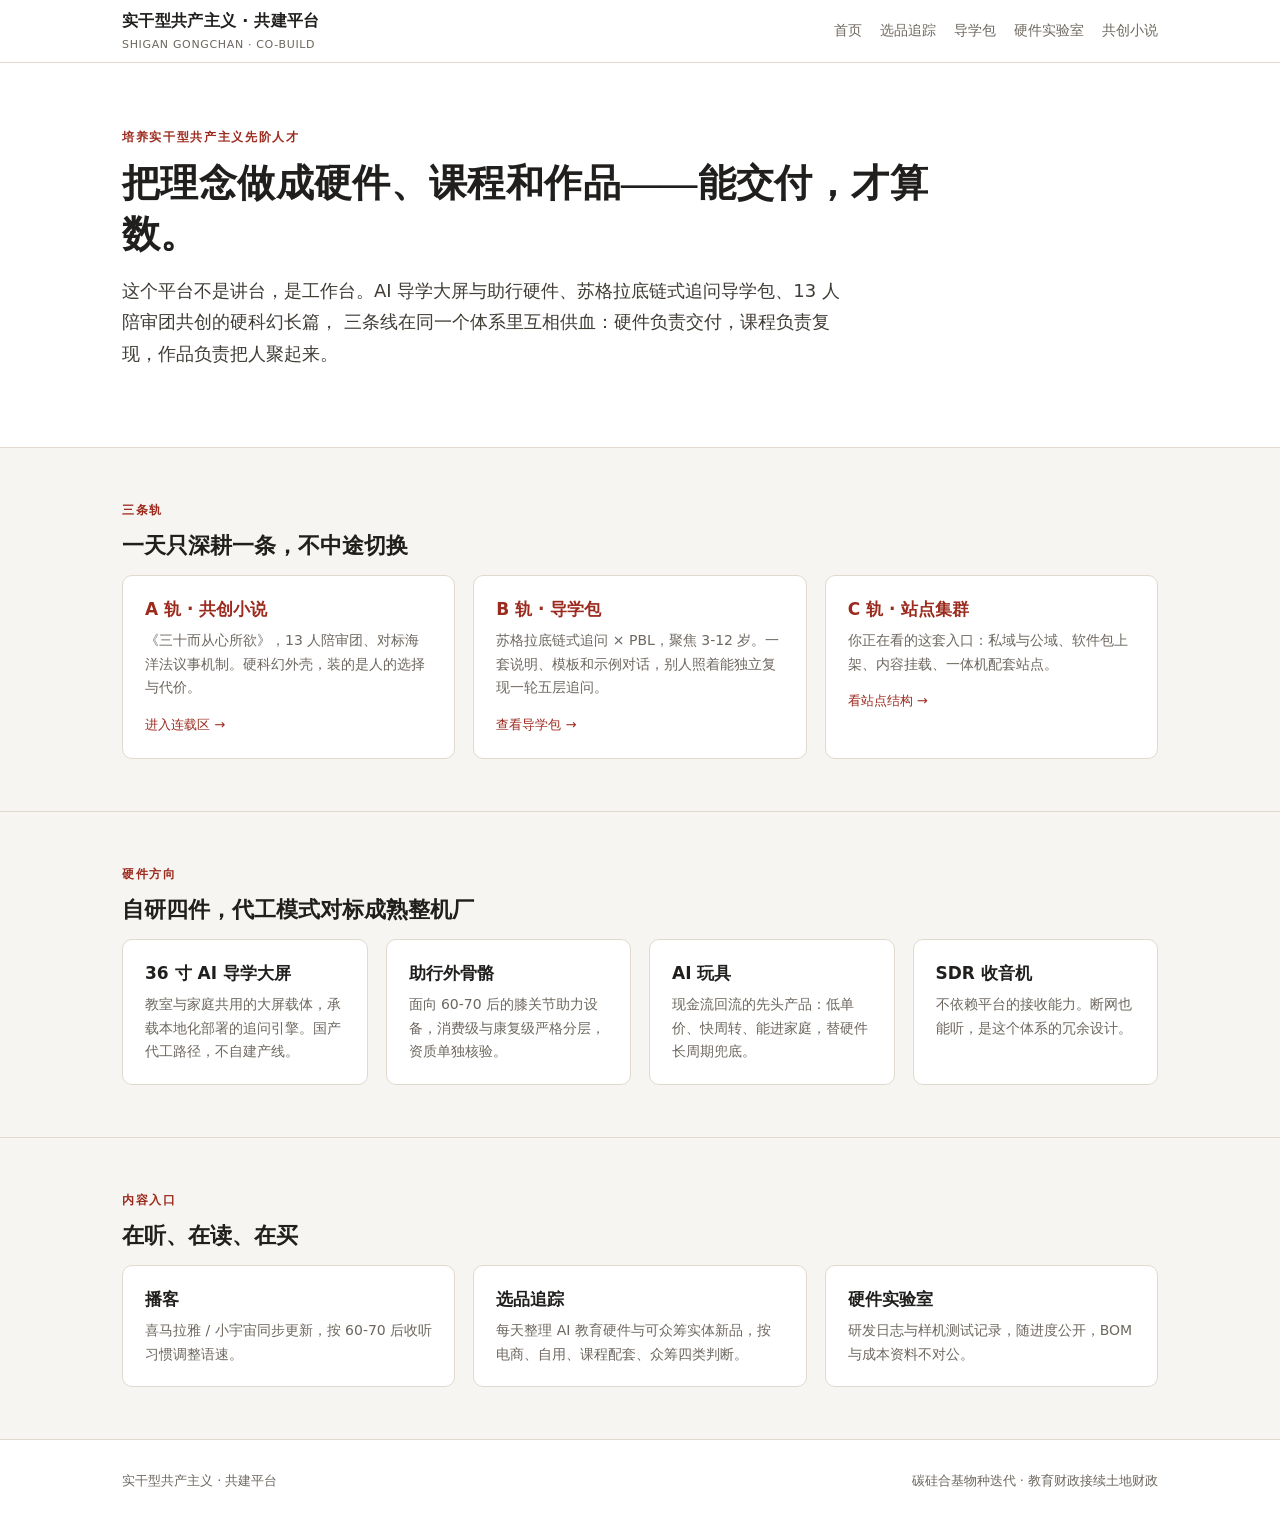
==== index.html @ 9c9f32e4 "初始化站点集群：主官网 + 选品追踪 + 导学包 + 硬件实验室 + 共创小说" ====
<!doctype html>
<html lang="zh-CN">
<head>
<meta charset="utf-8">
<meta name="viewport" content="width=device-width, initial-scale=1">
<title>实干型共产主义 · 共建平台</title>
<meta name="description" content="面向 55-70 后群体的实干型共产主义教育生态：AI 导学硬件、苏格拉底链式追问导学、硬科幻共创、每日选品追踪。">
<link rel="stylesheet" href="/assets/style.css">
</head>
<body>

<header class="topbar">
  <div class="topbar-inner">
    <a class="brand" href="/">实干型共产主义 · 共建平台<small>SHIGAN GONGCHAN · CO-BUILD</small></a>
    <nav class="nav">
      <a href="/">首页</a>
      <a href="/product-tracking/">选品追踪</a>
      <a href="/socratic-pbl/">导学包</a>
      <a href="/hardware-lab/">硬件实验室</a>
      <a href="/novel/">共创小说</a>
    </nav>
  </div>
</header>

<main>

<section class="hero">
  <div class="wrap">
    <p class="eyebrow">培养实干型共产主义先阶人才</p>
    <h1>把理念做成硬件、课程和作品——能交付，才算数。</h1>
    <p class="lede">
      这个平台不是讲台，是工作台。AI 导学大屏与助行硬件、苏格拉底链式追问导学包、13 人陪审团共创的硬科幻长篇，
      三条线在同一个体系里互相供血：硬件负责交付，课程负责复现，作品负责把人聚起来。
    </p>
  </div>
</section>

<section>
  <div class="wrap">
    <p class="eyebrow">三条轨</p>
    <h2>一天只深耕一条，不中途切换</h2>
    <div class="grid">
      <a class="card" href="/novel/">
        <h3>A 轨 · 共创小说</h3>
        <p>《三十而从心所欲》，13 人陪审团、对标海洋法议事机制。硬科幻外壳，装的是人的选择与代价。</p>
        <span class="go">进入连载区 →</span>
      </a>
      <a class="card" href="/socratic-pbl/">
        <h3>B 轨 · 导学包</h3>
        <p>苏格拉底链式追问 × PBL，聚焦 3-12 岁。一套说明、模板和示例对话，别人照着能独立复现一轮五层追问。</p>
        <span class="go">查看导学包 →</span>
      </a>
      <a class="card" href="/product-tracking/">
        <h3>C 轨 · 站点集群</h3>
        <p>你正在看的这套入口：私域与公域、软件包上架、内容挂载、一体机配套站点。</p>
        <span class="go">看站点结构 →</span>
      </a>
    </div>
  </div>
</section>

<hr class="rule">

<section>
  <div class="wrap">
    <p class="eyebrow">硬件方向</p>
    <h2>自研四件，代工模式对标成熟整机厂</h2>
    <div class="grid">
      <div class="card plain">
        <h3>36 寸 AI 导学大屏</h3>
        <p>教室与家庭共用的大屏载体，承载本地化部署的追问引擎。国产代工路径，不自建产线。</p>
      </div>
      <div class="card plain">
        <h3>助行外骨骼</h3>
        <p>面向 60-70 后的膝关节助力设备，消费级与康复级严格分层，资质单独核验。</p>
      </div>
      <div class="card plain">
        <h3>AI 玩具</h3>
        <p>现金流回流的先头产品：低单价、快周转、能进家庭，替硬件长周期兜底。</p>
      </div>
      <div class="card plain">
        <h3>SDR 收音机</h3>
        <p>不依赖平台的接收能力。断网也能听，是这个体系的冗余设计。</p>
      </div>
    </div>
  </div>
</section>

<hr class="rule">

<section>
  <div class="wrap">
    <p class="eyebrow">内容入口</p>
    <h2>在听、在读、在买</h2>
    <div class="grid">
      <div class="card plain">
        <h3>播客</h3>
        <p>喜马拉雅 / 小宇宙同步更新，按 60-70 后收听习惯调整语速。</p>
      </div>
      <div class="card plain">
        <h3>选品追踪</h3>
        <p>每天整理 AI 教育硬件与可众筹实体新品，按电商、自用、课程配套、众筹四类判断。</p>
      </div>
      <div class="card plain">
        <h3>硬件实验室</h3>
        <p>研发日志与样机测试记录，随进度公开，BOM 与成本资料不对公。</p>
      </div>
    </div>
  </div>
</section>

</main>

<footer>
  <div class="wrap">
    <span>实干型共产主义 · 共建平台</span>
    <span>碳硅合基物种迭代 · 教育财政接续土地财政</span>
  </div>
</footer>

</body>
</html>
---- assets/style.css ----
/* 实干型共产主义·共建平台 站点集群 共享样式 */
:root{
  --bg:#f7f5f1;
  --paper:#ffffff;
  --ink:#201f1d;
  --muted:#6d675f;
  --line:#e0d9ce;
  --accent:#9c2b1f;
  --green:#2f6b4f;
  --radius:10px;
  --max:1080px;
}
*{box-sizing:border-box;}
html{-webkit-text-size-adjust:100%;}
body{
  margin:0;
  background:var(--bg);
  color:var(--ink);
  font:16px/1.75 "PingFang SC","Microsoft YaHei","Source Han Sans SC","Hiragino Sans GB",system-ui,sans-serif;
}
a{color:var(--accent);text-decoration:none;}
a:hover{text-decoration:underline;}

/* 顶栏 */
.topbar{
  background:var(--paper);
  border-bottom:1px solid var(--line);
  position:sticky;top:0;z-index:20;
}
.topbar-inner{
  max-width:var(--max);margin:0 auto;padding:0 22px;
  display:flex;align-items:center;gap:26px;height:62px;flex-wrap:wrap;
}
.brand{font-weight:700;letter-spacing:.02em;color:var(--ink);font-size:16px;}
.brand small{display:block;font-weight:400;font-size:11px;color:var(--muted);letter-spacing:.06em;}
.nav{display:flex;gap:18px;flex-wrap:wrap;margin-left:auto;font-size:14px;}
.nav a{color:var(--muted);padding:4px 0;border-bottom:2px solid transparent;}
.nav a:hover{color:var(--ink);text-decoration:none;}
.nav a.on{color:var(--ink);border-bottom-color:var(--accent);}

/* 版心 */
.wrap{max-width:var(--max);margin:0 auto;padding:0 22px;}
section{padding:52px 0;}
section.tight{padding:34px 0;}
hr.rule{border:0;border-top:1px solid var(--line);margin:0;}

/* 标题 */
h1,h2,h3{font-family:"Songti SC","Source Han Serif SC","SimSun",serif;font-weight:600;line-height:1.35;margin:0 0 14px;}
h1{font-size:32px;letter-spacing:.01em;}
h2{font-size:22px;margin-top:0;}
h3{font-size:17px;font-family:inherit;font-weight:700;}
.eyebrow{
  font-size:12px;letter-spacing:.14em;color:var(--accent);
  text-transform:uppercase;margin:0 0 10px;font-weight:600;
}
.lede{font-size:17px;color:#403c36;margin:0 0 22px;max-width:720px;}

/* 首屏 */
.hero{
  background:var(--paper);
  border-bottom:1px solid var(--line);
  padding:64px 0 56px;
}
.hero h1{font-size:38px;max-width:820px;}
.hero .lede{font-size:18px;}

/* 卡片 */
.grid{display:grid;gap:18px;grid-template-columns:repeat(auto-fit,minmax(240px,1fr));}
.card{
  background:var(--paper);border:1px solid var(--line);border-radius:var(--radius);
  padding:22px 22px 20px;
}
.card:hover{border-color:#cfc6b7;}
.card h3{margin:0 0 8px;}
.card p{margin:0;color:var(--muted);font-size:14px;line-height:1.7;}
.card .go{display:inline-block;margin-top:14px;font-size:13px;color:var(--accent);}
.card.plain{cursor:default;}

/* 状态点 */
.dot{display:inline-block;width:8px;height:8px;border-radius:50%;margin-right:6px;vertical-align:1px;}
.dot.ok{background:var(--green);}
.dot.wait{background:#c08a2e;}

/* 标签 */
.tag{
  display:inline-block;font-size:11px;line-height:1;
  padding:5px 9px;border-radius:999px;border:1px solid var(--line);
  color:var(--muted);background:#fbfaf8;margin:0 6px 6px 0;white-space:nowrap;
}
.tag.hot{color:var(--accent);border-color:#e6c8c2;background:#fdf4f2;}
.tag.edu{color:var(--green);border-color:#c6dbcf;background:#f2f8f4;}

/* 列表 */
.list{list-style:none;padding:0;margin:0;}
.list li{padding:12px 0;border-bottom:1px solid var(--line);font-size:15px;}
.list li:last-child{border-bottom:0;}
.list .k{color:var(--muted);font-size:13px;display:block;margin-top:4px;}

/* 筛选栏 */
.filters{display:flex;gap:8px;flex-wrap:wrap;margin:0 0 26px;}
.chip{
  border:1px solid var(--line);background:var(--paper);color:var(--muted);
  font-size:13px;padding:7px 14px;border-radius:999px;cursor:pointer;
  font-family:inherit;
}
.chip:hover{border-color:#cfc6b7;color:var(--ink);}
.chip.on{background:var(--ink);border-color:var(--ink);color:#fff;}

/* 产品条目 */
.item{
  background:var(--paper);border:1px solid var(--line);border-radius:var(--radius);
  padding:20px 22px;margin-bottom:14px;
}
.item-head{display:flex;gap:12px;align-items:baseline;flex-wrap:wrap;}
.item-head h3{margin:0;font-size:17px;}
.price{font-size:14px;color:var(--accent);font-weight:600;margin-left:auto;}
.item p{margin:8px 0 0;color:#4a453f;font-size:14px;line-height:1.7;}
.item .meta{margin-top:10px;font-size:12px;color:var(--muted);}
.item .meta a{margin-right:12px;}

/* 表格 */
table{width:100%;border-collapse:collapse;font-size:14px;background:var(--paper);}
th,td{text-align:left;padding:11px 12px;border-bottom:1px solid var(--line);vertical-align:top;}
th{background:#f1ede6;font-weight:600;font-size:13px;}

/* 提示条 */
.note{
  border-left:3px solid var(--accent);background:#fdf7f5;
  padding:14px 18px;font-size:14px;color:#4a453f;border-radius:0 6px 6px 0;
}
.note.soft{border-left-color:#c08a2e;background:#fdfaf3;}

/* 页脚 */
footer{
  border-top:1px solid var(--line);background:var(--paper);
  padding:30px 0 40px;font-size:13px;color:var(--muted);
}
footer .wrap{display:flex;gap:16px;flex-wrap:wrap;justify-content:space-between;}

@media(max-width:720px){
  .hero h1{font-size:28px;}
  h1{font-size:25px;}
  .topbar-inner{height:auto;padding:12px 18px;gap:12px;}
  .nav{margin-left:0;}
  section{padding:36px 0;}
}
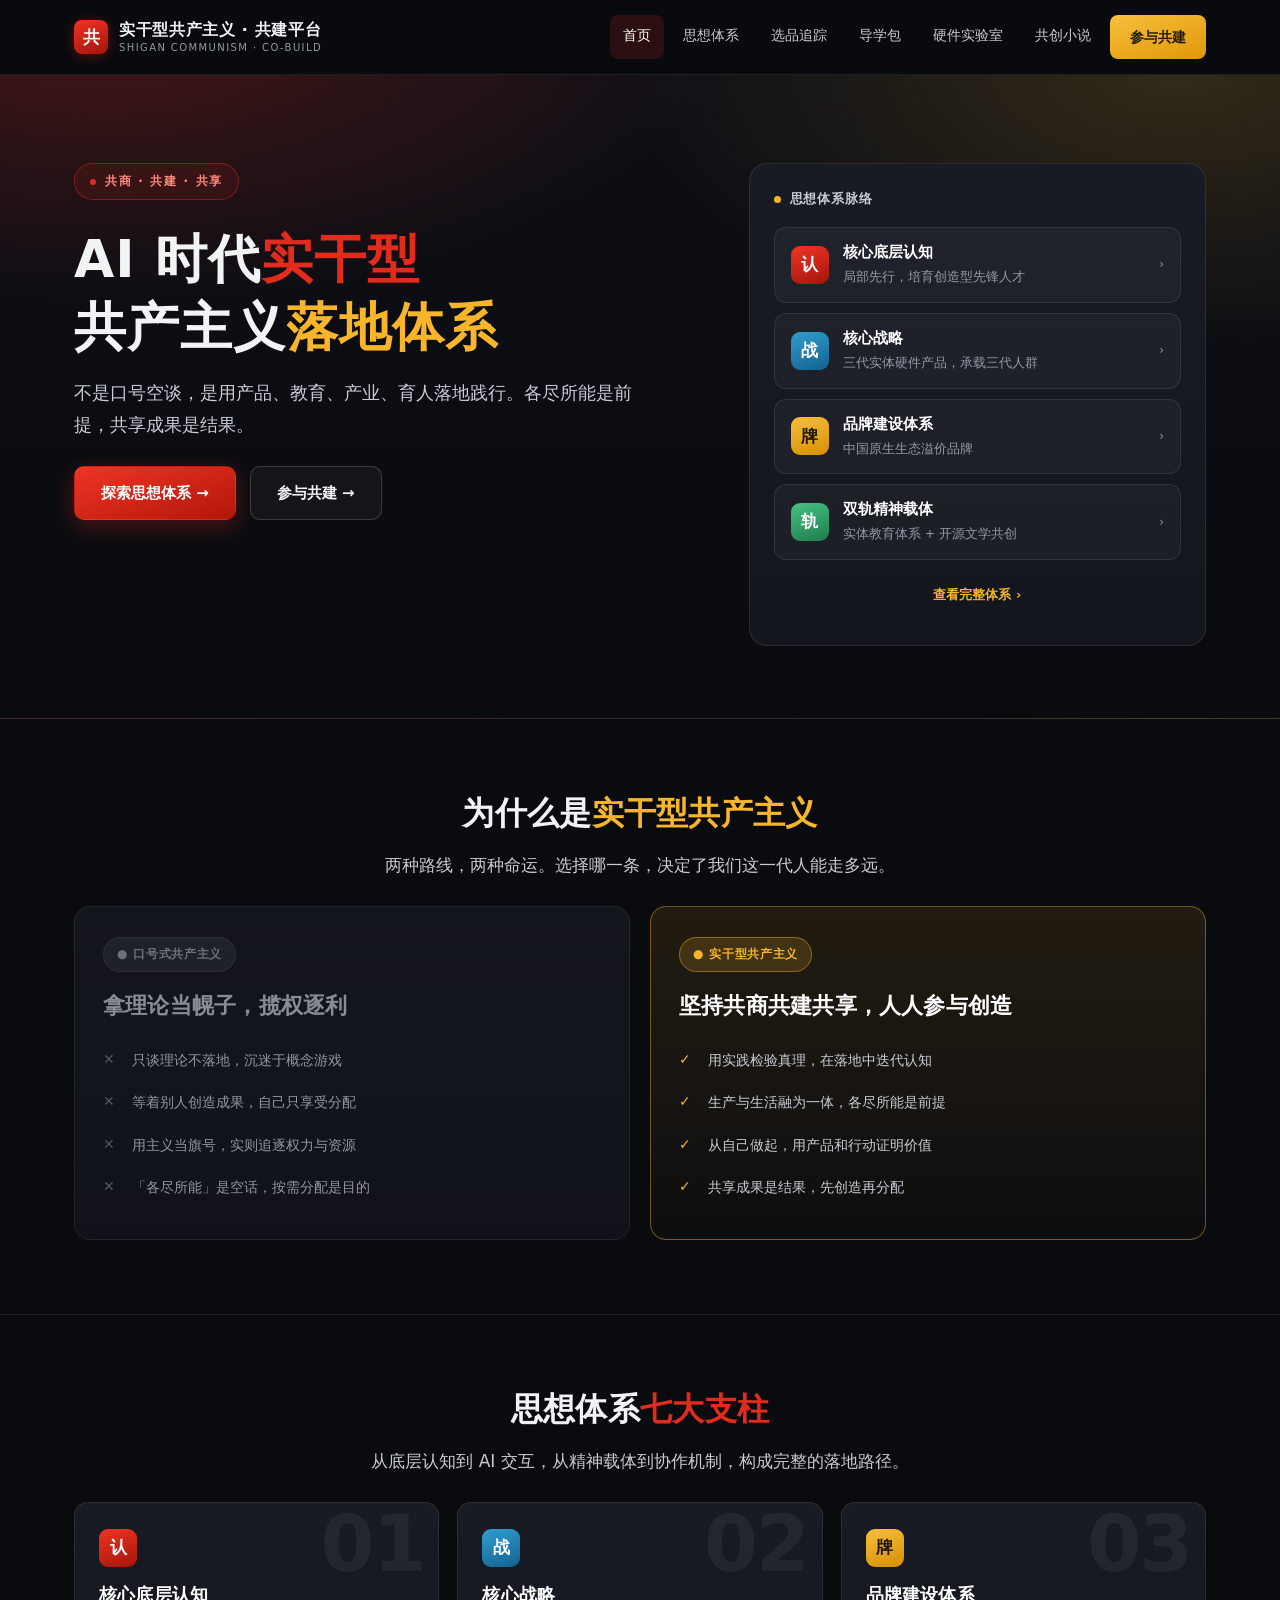
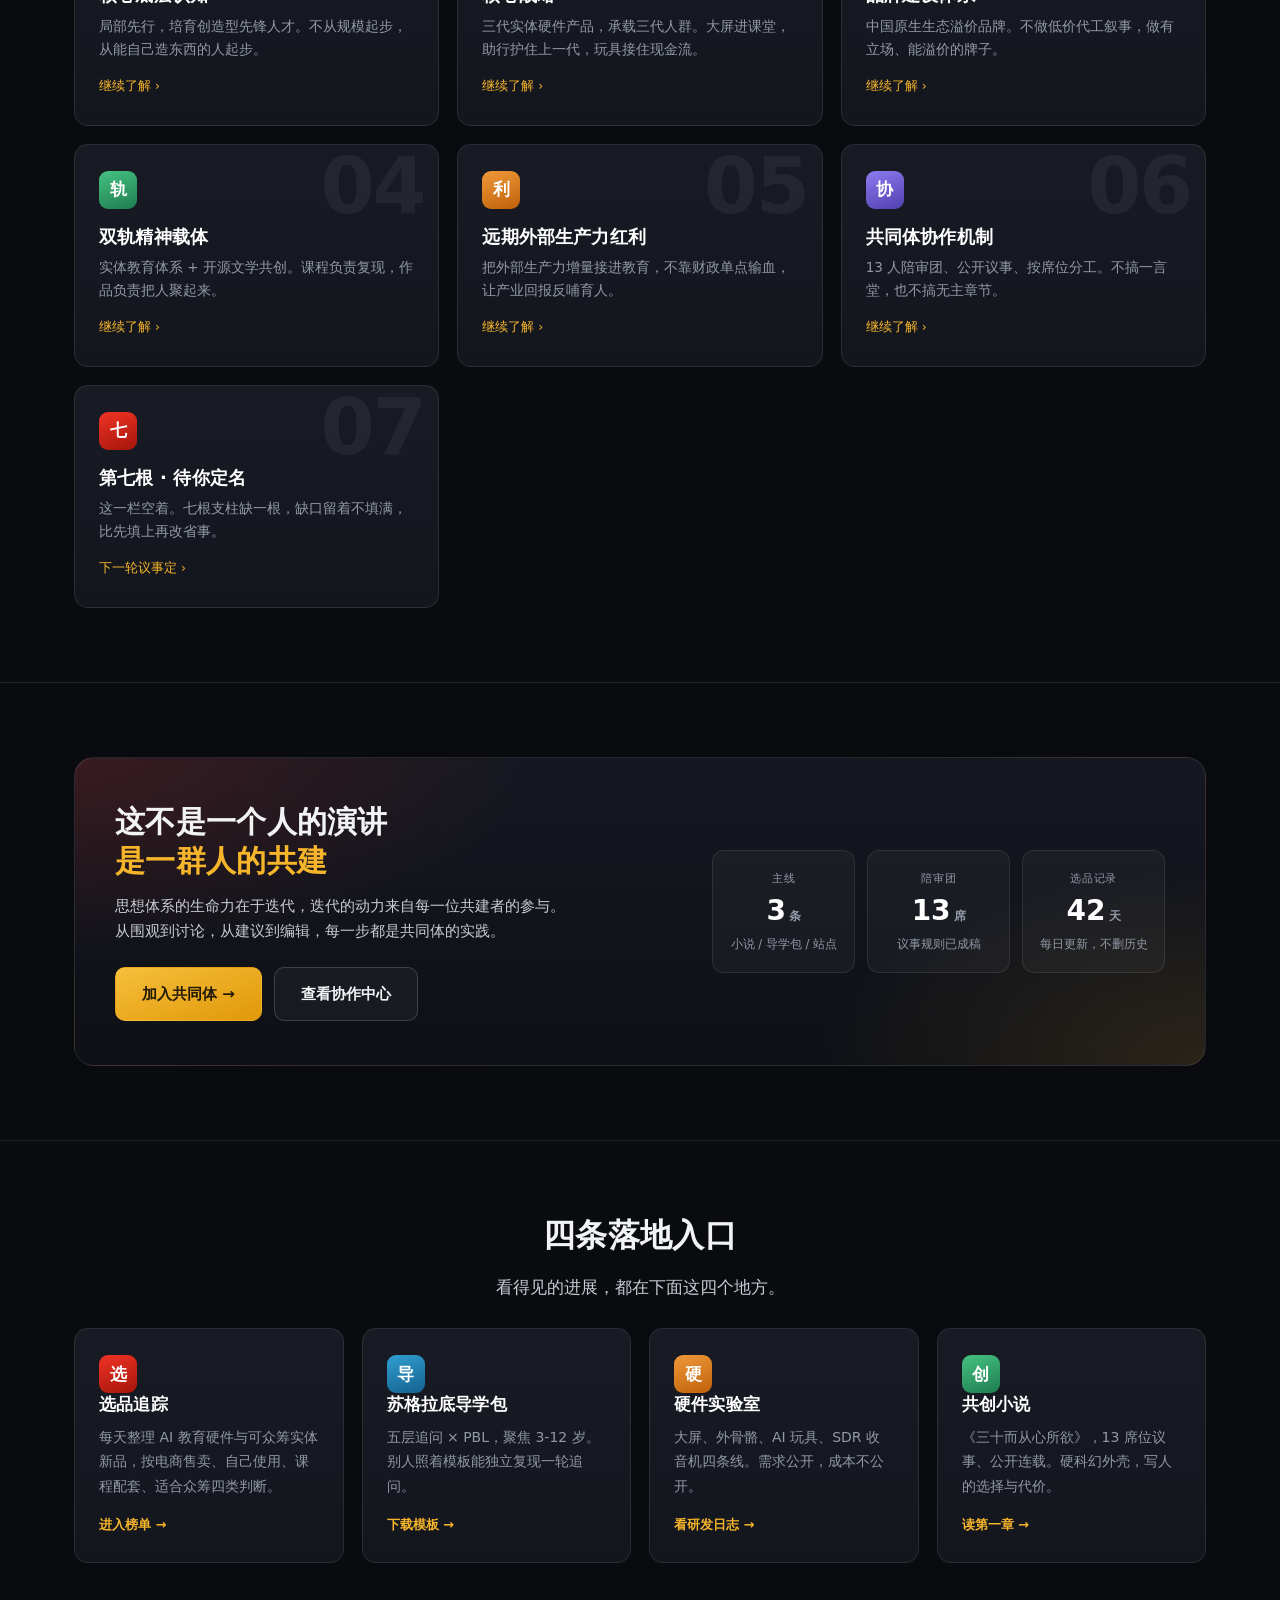
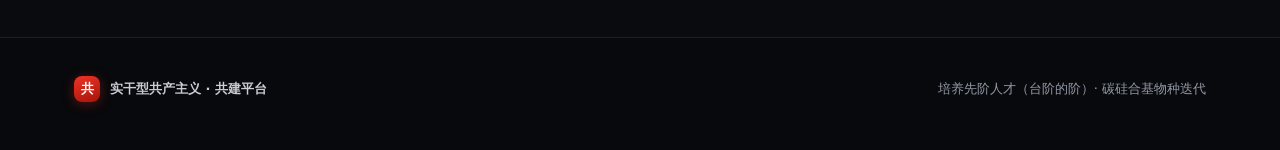
==== commit 82237f16: "首页按初版视觉语言重做：深色红金主题、思想体系脉络、七大支柱、口号式与实干型对照、共同体统计；内页顶栏统一" ====
--- a/index.html
+++ b/index.html
@@ -3,108 +3,234 @@
 <head>
 <meta charset="utf-8">
 <meta name="viewport" content="width=device-width, initial-scale=1">
-<title>实干型共产主义 · 共建平台</title>
-<meta name="description" content="面向 55-70 后群体的实干型共产主义教育生态：AI 导学硬件、苏格拉底链式追问导学、硬科幻共创、每日选品追踪。">
+<title>实干型共产主义 · 共建平台｜培养先阶人才</title>
+<meta name="description" content="不是口号，是产品、教育、产业、育人的落地实践。AI 时代实干型共产主义落地体系：三条主线、七大支柱、共同体协作。">
 <link rel="stylesheet" href="/assets/style.css">
 </head>
 <body>
 
 <header class="topbar">
   <div class="topbar-inner">
-    <a class="brand" href="/">实干型共产主义 · 共建平台<small>SHIGAN GONGCHAN · CO-BUILD</small></a>
+    <a class="brand" href="/">
+      <span class="brand-mark">共</span>
+      <span class="brand-name">实干型共产主义 · 共建平台<small>SHIGAN COMMUNISM · CO-BUILD</small></span>
+    </a>
     <nav class="nav">
-      <a href="/">首页</a>
+      <a href="/" class="on">首页</a>
+      <a href="#thoughts">思想体系</a>
       <a href="/product-tracking/">选品追踪</a>
       <a href="/socratic-pbl/">导学包</a>
       <a href="/hardware-lab/">硬件实验室</a>
       <a href="/novel/">共创小说</a>
+      <a class="nav-cta" href="#community">参与共建</a>
     </nav>
   </div>
 </header>
 
 <main>
 
-<section class="hero">
-  <div class="wrap">
-    <p class="eyebrow">培养实干型共产主义先阶人才</p>
-    <h1>把理念做成硬件、课程和作品——能交付，才算数。</h1>
-    <p class="lede">
-      这个平台不是讲台，是工作台。AI 导学大屏与助行硬件、苏格拉底链式追问导学包、13 人陪审团共创的硬科幻长篇，
-      三条线在同一个体系里互相供血：硬件负责交付，课程负责复现，作品负责把人聚起来。
-    </p>
-  </div>
-</section>
+<section class="hero mesh">
+  <div class="wrap">
+    <div class="hero-grid">
+      <div>
+        <span class="hero-badge">共商 · 共建 · 共享</span>
+        <h1>AI 时代<span class="red">实干型</span><br>共产主义<span class="gold">落地体系</span></h1>
+        <p class="lede">不是口号空谈，是用产品、教育、产业、育人落地践行。各尽所能是前提，共享成果是结果。</p>
+        <div class="hero-actions">
+          <a class="btn btn-red" href="#pillars">探索思想体系 →</a>
+          <a class="btn btn-ghost" href="#community">参与共建 →</a>
+        </div>
+      </div>
+
+      <div class="panel">
+        <p class="panel-title">思想体系脉络</p>
+        <a class="vec" href="#pillars">
+          <span class="vec-char c-red">认</span>
+          <span class="vec-body"><b>核心底层认知</b><span>局部先行，培育创造型先锋人才</span></span>
+          <span class="vec-arrow">›</span>
+        </a>
+        <a class="vec" href="/hardware-lab/">
+          <span class="vec-char c-blue">战</span>
+          <span class="vec-body"><b>核心战略</b><span>三代实体硬件产品，承载三代人群</span></span>
+          <span class="vec-arrow">›</span>
+        </a>
+        <a class="vec" href="#pillars">
+          <span class="vec-char c-gold">牌</span>
+          <span class="vec-body"><b>品牌建设体系</b><span>中国原生生态溢价品牌</span></span>
+          <span class="vec-arrow">›</span>
+        </a>
+        <a class="vec" href="/novel/">
+          <span class="vec-char c-green">轨</span>
+          <span class="vec-body"><b>双轨精神载体</b><span>实体教育体系 + 开源文学共创</span></span>
+          <span class="vec-arrow">›</span>
+        </a>
+        <a class="vec" href="#community" style="justify-content:center;background:transparent;border:0;color:var(--gold);font-size:13px;font-weight:700;">查看完整体系 ›</a>
+      </div>
+    </div>
+  </div>
+</section>
+
+<section id="thoughts">
+  <div class="wrap">
+    <div class="center">
+      <h2>为什么是<span class="gold">实干型共产主义</span></h2>
+      <p class="lede">两种路线，两种命运。选择哪一条，决定了我们这一代人能走多远。</p>
+    </div>
+    <div class="vs">
+      <div class="vs-col bad">
+        <span class="vs-tag bad">● 口号式共产主义</span>
+        <h3>拿理论当幌子，揽权逐利</h3>
+        <ul class="vs-list">
+          <li><span class="mk mk-x">✕</span><span>只谈理论不落地，沉迷于概念游戏</span></li>
+          <li><span class="mk mk-x">✕</span><span>等着别人创造成果，自己只享受分配</span></li>
+          <li><span class="mk mk-x">✕</span><span>用主义当旗号，实则追逐权力与资源</span></li>
+          <li><span class="mk mk-x">✕</span><span>「各尽所能」是空话，按需分配是目的</span></li>
+        </ul>
+      </div>
+      <div class="vs-col good">
+        <span class="vs-tag good">● 实干型共产主义</span>
+        <h3>坚持共商共建共享，人人参与创造</h3>
+        <ul class="vs-list">
+          <li><span class="mk mk-v">✓</span><span>用实践检验真理，在落地中迭代认知</span></li>
+          <li><span class="mk mk-v">✓</span><span>生产与生活融为一体，各尽所能是前提</span></li>
+          <li><span class="mk mk-v">✓</span><span>从自己做起，用产品和行动证明价值</span></li>
+          <li><span class="mk mk-v">✓</span><span>共享成果是结果，先创造再分配</span></li>
+        </ul>
+      </div>
+    </div>
+  </div>
+</section>
+
+<hr class="rule">
+
+<section id="pillars">
+  <div class="wrap">
+    <div class="center">
+      <h2>思想体系<span class="red">七大支柱</span></h2>
+      <p class="lede">从底层认知到 AI 交互，从精神载体到协作机制，构成完整的落地路径。</p>
+    </div>
+
+    <div class="pillars">
+      <div class="pillar">
+        <span class="num">01</span>
+        <span class="vec-char c-red">认</span>
+        <h3>核心底层认知</h3>
+        <p>局部先行，培育创造型先锋人才。不从规模起步，从能自己造东西的人起步。</p>
+        <a class="more" href="#community">继续了解 ›</a>
+      </div>
+      <div class="pillar">
+        <span class="num">02</span>
+        <span class="vec-char c-blue">战</span>
+        <h3>核心战略</h3>
+        <p>三代实体硬件产品，承载三代人群。大屏进课堂，助行护住上一代，玩具接住现金流。</p>
+        <a class="more" href="/hardware-lab/">继续了解 ›</a>
+      </div>
+      <div class="pillar">
+        <span class="num">03</span>
+        <span class="vec-char c-gold">牌</span>
+        <h3>品牌建设体系</h3>
+        <p>中国原生生态溢价品牌。不做低价代工叙事，做有立场、能溢价的牌子。</p>
+        <a class="more" href="#community">继续了解 ›</a>
+      </div>
+      <div class="pillar">
+        <span class="num">04</span>
+        <span class="vec-char c-green">轨</span>
+        <h3>双轨精神载体</h3>
+        <p>实体教育体系 + 开源文学共创。课程负责复现，作品负责把人聚起来。</p>
+        <a class="more" href="/novel/">继续了解 ›</a>
+      </div>
+      <div class="pillar">
+        <span class="num">05</span>
+        <span class="vec-char c-orange">利</span>
+        <h3>远期外部生产力红利</h3>
+        <p>把外部生产力增量接进教育，不靠财政单点输血，让产业回报反哺育人。</p>
+        <a class="more" href="#community">继续了解 ›</a>
+      </div>
+      <div class="pillar">
+        <span class="num">06</span>
+        <span class="vec-char c-purple">协</span>
+        <h3>共同体协作机制</h3>
+        <p>13 人陪审团、公开议事、按席位分工。不搞一言堂，也不搞无主章节。</p>
+        <a class="more" href="/novel/">继续了解 ›</a>
+      </div>
+      <div class="pillar">
+        <span class="num">07</span>
+        <span class="vec-char c-red">七</span>
+        <h3>第七根 · 待你定名</h3>
+        <p>这一栏空着。七根支柱缺一根，缺口留着不填满，比先填上再改省事。</p>
+        <a class="more" href="#community">下一轮议事定 ›</a>
+      </div>
+    </div>
+  </div>
+</section>
+
+<hr class="rule">
+
+<section id="community">
+  <div class="wrap">
+    <div class="band">
+      <div>
+        <h2>这不是一个人的演讲<br><span class="gold">是一群人的共建</span></h2>
+        <p>思想体系的生命力在于迭代，迭代的动力来自每一位共建者的参与。从围观到讨论，从建议到编辑，每一步都是共同体的实践。</p>
+        <div class="band-actions">
+          <a class="btn btn-gold" href="/product-tracking/">加入共同体 →</a>
+          <a class="btn btn-ghost" href="#thoughts">查看协作中心</a>
+        </div>
+      </div>
+      <div class="stats">
+        <div class="stat">
+          <span class="k">主线</span>
+          <span class="v">3<small>条</small></span>
+          <span class="s">小说 / 导学包 / 站点</span>
+        </div>
+        <div class="stat">
+          <span class="k">陪审团</span>
+          <span class="v">13<small>席</small></span>
+          <span class="s">议事规则已成稿</span>
+        </div>
+        <div class="stat">
+          <span class="k">选品记录</span>
+          <span class="v">42<small>天</small></span>
+          <span class="s">每日更新，不删历史</span>
+        </div>
+      </div>
+    </div>
+  </div>
+</section>
+
+<hr class="rule">
 
 <section>
   <div class="wrap">
-    <p class="eyebrow">三条轨</p>
-    <h2>一天只深耕一条，不中途切换</h2>
+    <div class="center">
+      <h2>四条落地入口</h2>
+      <p class="lede">看得见的进展，都在下面这四个地方。</p>
+    </div>
     <div class="grid">
+      <a class="card" href="/product-tracking/">
+        <span class="vec-char c-red">选</span>
+        <h3>选品追踪</h3>
+        <p>每天整理 AI 教育硬件与可众筹实体新品，按电商售卖、自己使用、课程配套、适合众筹四类判断。</p>
+        <span class="go">进入榜单 →</span>
+      </a>
+      <a class="card" href="/socratic-pbl/">
+        <span class="vec-char c-blue">导</span>
+        <h3>苏格拉底导学包</h3>
+        <p>五层追问 × PBL，聚焦 3-12 岁。别人照着模板能独立复现一轮追问。</p>
+        <span class="go">下载模板 →</span>
+      </a>
+      <a class="card" href="/hardware-lab/">
+        <span class="vec-char c-orange">硬</span>
+        <h3>硬件实验室</h3>
+        <p>大屏、外骨骼、AI 玩具、SDR 收音机四条线。需求公开，成本不公开。</p>
+        <span class="go">看研发日志 →</span>
+      </a>
       <a class="card" href="/novel/">
-        <h3>A 轨 · 共创小说</h3>
-        <p>《三十而从心所欲》，13 人陪审团、对标海洋法议事机制。硬科幻外壳，装的是人的选择与代价。</p>
-        <span class="go">进入连载区 →</span>
-      </a>
-      <a class="card" href="/socratic-pbl/">
-        <h3>B 轨 · 导学包</h3>
-        <p>苏格拉底链式追问 × PBL，聚焦 3-12 岁。一套说明、模板和示例对话，别人照着能独立复现一轮五层追问。</p>
-        <span class="go">查看导学包 →</span>
-      </a>
-      <a class="card" href="/product-tracking/">
-        <h3>C 轨 · 站点集群</h3>
-        <p>你正在看的这套入口：私域与公域、软件包上架、内容挂载、一体机配套站点。</p>
-        <span class="go">看站点结构 →</span>
-      </a>
-    </div>
-  </div>
-</section>
-
-<hr class="rule">
-
-<section>
-  <div class="wrap">
-    <p class="eyebrow">硬件方向</p>
-    <h2>自研四件，代工模式对标成熟整机厂</h2>
-    <div class="grid">
-      <div class="card plain">
-        <h3>36 寸 AI 导学大屏</h3>
-        <p>教室与家庭共用的大屏载体，承载本地化部署的追问引擎。国产代工路径，不自建产线。</p>
-      </div>
-      <div class="card plain">
-        <h3>助行外骨骼</h3>
-        <p>面向 60-70 后的膝关节助力设备，消费级与康复级严格分层，资质单独核验。</p>
-      </div>
-      <div class="card plain">
-        <h3>AI 玩具</h3>
-        <p>现金流回流的先头产品：低单价、快周转、能进家庭，替硬件长周期兜底。</p>
-      </div>
-      <div class="card plain">
-        <h3>SDR 收音机</h3>
-        <p>不依赖平台的接收能力。断网也能听，是这个体系的冗余设计。</p>
-      </div>
-    </div>
-  </div>
-</section>
-
-<hr class="rule">
-
-<section>
-  <div class="wrap">
-    <p class="eyebrow">内容入口</p>
-    <h2>在听、在读、在买</h2>
-    <div class="grid">
-      <div class="card plain">
-        <h3>播客</h3>
-        <p>喜马拉雅 / 小宇宙同步更新，按 60-70 后收听习惯调整语速。</p>
-      </div>
-      <div class="card plain">
-        <h3>选品追踪</h3>
-        <p>每天整理 AI 教育硬件与可众筹实体新品，按电商、自用、课程配套、众筹四类判断。</p>
-      </div>
-      <div class="card plain">
-        <h3>硬件实验室</h3>
-        <p>研发日志与样机测试记录，随进度公开，BOM 与成本资料不对公。</p>
-      </div>
+        <span class="vec-char c-green">创</span>
+        <h3>共创小说</h3>
+        <p>《三十而从心所欲》，13 席位议事、公开连载。硬科幻外壳，写人的选择与代价。</p>
+        <span class="go">读第一章 →</span>
+      </a>
     </div>
   </div>
 </section>
@@ -113,8 +239,8 @@
 
 <footer>
   <div class="wrap">
-    <span>实干型共产主义 · 共建平台</span>
-    <span>碳硅合基物种迭代 · 教育财政接续土地财政</span>
+    <span class="foot-brand"><span class="brand-mark" style="width:26px;height:26px;font-size:13px;line-height:26px;">共</span>实干型共产主义 · 共建平台</span>
+    <span>培养先阶人才（台阶的阶）· 碳硅合基物种迭代 </span>
   </div>
 </footer>
 
--- a/assets/style.css
+++ b/assets/style.css
@@ -1,146 +1,321 @@
-/* 实干型共产主义·共建平台 站点集群 共享样式 */
+/* 实干型共产主义 · 共建平台｜站点集群共享样式（深色·红金主题） */
 :root{
-  --bg:#f7f5f1;
-  --paper:#ffffff;
-  --ink:#201f1d;
-  --muted:#6d675f;
-  --line:#e0d9ce;
-  --accent:#9c2b1f;
-  --green:#2f6b4f;
-  --radius:10px;
-  --max:1080px;
+  --bg:#0a0b0f;
+  --bg-2:#101218;
+  --card:#14161e;
+  --card-2:#181b24;
+  --line:rgba(255,255,255,.09);
+  --line-2:rgba(255,255,255,.16);
+  --text:#f2f3f5;
+  --text-2:#c8ccd4;
+  --muted:#9299a6;
+  --red:#e02b1d;
+  --red-dim:#8e1d14;
+  --gold:#f6b52a;
+  --green:#3fae74;
+  --radius:14px;
+  --max:1180px;
 }
 *{box-sizing:border-box;}
-html{-webkit-text-size-adjust:100%;}
+html{-webkit-text-size-adjust:100%;scroll-behavior:smooth;}
 body{
   margin:0;
   background:var(--bg);
-  color:var(--ink);
+  color:var(--text);
   font:16px/1.75 "PingFang SC","Microsoft YaHei","Source Han Sans SC","Hiragino Sans GB",system-ui,sans-serif;
-}
-a{color:var(--accent);text-decoration:none;}
-a:hover{text-decoration:underline;}
-
-/* 顶栏 */
+  -webkit-font-smoothing:antialiased;
+}
+a{color:var(--gold);text-decoration:none;}
+a:hover{color:#ffd166;}
+
+/* ---------- 顶栏 ---------- */
 .topbar{
-  background:var(--paper);
+  background:rgba(10,11,15,.92);
   border-bottom:1px solid var(--line);
-  position:sticky;top:0;z-index:20;
+  position:sticky;top:0;z-index:30;
+  backdrop-filter:blur(12px);
 }
 .topbar-inner{
-  max-width:var(--max);margin:0 auto;padding:0 22px;
-  display:flex;align-items:center;gap:26px;height:62px;flex-wrap:wrap;
-}
-.brand{font-weight:700;letter-spacing:.02em;color:var(--ink);font-size:16px;}
-.brand small{display:block;font-weight:400;font-size:11px;color:var(--muted);letter-spacing:.06em;}
-.nav{display:flex;gap:18px;flex-wrap:wrap;margin-left:auto;font-size:14px;}
-.nav a{color:var(--muted);padding:4px 0;border-bottom:2px solid transparent;}
-.nav a:hover{color:var(--ink);text-decoration:none;}
-.nav a.on{color:var(--ink);border-bottom-color:var(--accent);}
-
-/* 版心 */
-.wrap{max-width:var(--max);margin:0 auto;padding:0 22px;}
-section{padding:52px 0;}
-section.tight{padding:34px 0;}
+  max-width:var(--max);margin:0 auto;padding:0 24px;
+  display:flex;align-items:center;gap:28px;height:74px;flex-wrap:wrap;
+}
+.brand{display:flex;align-items:center;gap:11px;color:var(--text);}
+.brand:hover{color:var(--text);}
+.brand-mark{
+  width:34px;height:34px;border-radius:8px;
+  background:linear-gradient(160deg,#f03325,#a5150b);
+  color:#fff;font-weight:800;font-size:17px;line-height:34px;text-align:center;
+  box-shadow:0 2px 12px rgba(224,43,29,.35);
+}
+.brand-name{font-weight:800;font-size:16px;letter-spacing:.04em;line-height:1.2;}
+.brand-name small{display:block;font-weight:400;font-size:10px;letter-spacing:.14em;color:var(--muted);margin-top:3px;}
+.nav{display:flex;gap:6px;flex-wrap:wrap;margin-left:auto;font-size:14px;}
+.nav a{
+  color:var(--text-2);padding:8px 13px;border-radius:8px;
+  transition:color .15s,background .15s;
+}
+.nav a:hover{color:#fff;background:rgba(255,255,255,.06);}
+.nav a.on{color:#fff;background:rgba(224,43,29,.16);}
+.nav-cta{
+  background:linear-gradient(160deg,#f7bf3c,#e09808);
+  color:#221a06 !important;font-weight:700;
+  padding:10px 20px !important;border-radius:10px;
+}
+.nav-cta:hover{background:linear-gradient(160deg,#ffd166,#f0a800) !important;color:#221a06 !important;}
+
+/* ---------- 版心 ---------- */
+.wrap{max-width:var(--max);margin:0 auto;padding:0 24px;}
+section{padding:74px 0;}
+section.tight{padding:50px 0;}
 hr.rule{border:0;border-top:1px solid var(--line);margin:0;}
-
-/* 标题 */
-h1,h2,h3{font-family:"Songti SC","Source Han Serif SC","SimSun",serif;font-weight:600;line-height:1.35;margin:0 0 14px;}
-h1{font-size:32px;letter-spacing:.01em;}
-h2{font-size:22px;margin-top:0;}
-h3{font-size:17px;font-family:inherit;font-weight:700;}
+.mesh{
+  background:
+    radial-gradient(900px 420px at 8% -10%, rgba(224,43,29,.28), transparent 70%),
+    radial-gradient(760px 380px at 92% 0%, rgba(246,181,42,.16), transparent 72%),
+    linear-gradient(180deg,#0d0f15 0%,#0a0b0f 100%);
+}
+
+/* ---------- 标题 ---------- */
+h1,h2,h3{margin:0 0 16px;line-height:1.3;font-weight:800;letter-spacing:.01em;}
+h1{font-size:46px;letter-spacing:.02em;}
+h2{font-size:32px;}
+h3{font-size:17px;}
 .eyebrow{
-  font-size:12px;letter-spacing:.14em;color:var(--accent);
-  text-transform:uppercase;margin:0 0 10px;font-weight:600;
-}
-.lede{font-size:17px;color:#403c36;margin:0 0 22px;max-width:720px;}
-
-/* 首屏 */
-.hero{
-  background:var(--paper);
-  border-bottom:1px solid var(--line);
-  padding:64px 0 56px;
-}
-.hero h1{font-size:38px;max-width:820px;}
-.hero .lede{font-size:18px;}
-
-/* 卡片 */
-.grid{display:grid;gap:18px;grid-template-columns:repeat(auto-fit,minmax(240px,1fr));}
+  display:inline-flex;align-items:center;gap:8px;
+  font-size:12px;letter-spacing:.16em;color:var(--gold);
+  margin:0 0 16px;font-weight:700;text-transform:uppercase;
+}
+.eyebrow::before{content:"";width:6px;height:6px;border-radius:50%;background:var(--red);}
+.lede{font-size:17px;color:var(--text-2);margin:0 0 26px;max-width:700px;}
+.center{text-align:center;}
+.center .lede{margin-left:auto;margin-right:auto;}
+.red{color:var(--red);}
+.gold{color:var(--gold);}
+
+/* ---------- 按钮 ---------- */
+.btn{
+  display:inline-flex;align-items:center;gap:8px;
+  padding:13px 26px;border-radius:10px;font-weight:700;font-size:15px;
+  border:1px solid transparent;cursor:pointer;font-family:inherit;
+  transition:transform .12s,background .15s,border-color .15s;
+}
+.btn:hover{transform:translateY(-1px);}
+.btn-red{background:linear-gradient(160deg,#ee3524,#b3160b);color:#fff;box-shadow:0 6px 22px rgba(224,43,29,.32);}
+.btn-red:hover{color:#fff;background:linear-gradient(160deg,#ff4a38,#cf1c0e);}
+.btn-ghost{background:rgba(255,255,255,.04);border-color:var(--line-2);color:var(--text);}
+.btn-ghost:hover{color:#fff;border-color:rgba(255,255,255,.34);background:rgba(255,255,255,.08);}
+.btn-gold{background:linear-gradient(160deg,#f7bf3c,#e09808);color:#221a06;}
+.btn-gold:hover{color:#221a06;}
+
+/* ---------- 首屏 ---------- */
+.hero{padding:88px 0 72px;border-bottom:1px solid var(--line);}
+.hero-badge{
+  display:inline-flex;align-items:center;gap:9px;
+  border:1px solid rgba(224,43,29,.45);background:rgba(224,43,29,.1);
+  color:#ff8a7d;font-size:12px;letter-spacing:.14em;font-weight:700;
+  padding:7px 15px;border-radius:999px;margin-bottom:26px;
+}
+.hero-badge::before{content:"";width:6px;height:6px;border-radius:50%;background:var(--red);}
+.hero h1{font-size:52px;max-width:760px;}
+.hero .lede{font-size:18px;max-width:560px;}
+.hero-actions{display:flex;gap:14px;flex-wrap:wrap;margin-top:8px;}
+.hero-grid{display:grid;grid-template-columns:1.15fr .85fr;gap:56px;align-items:start;}
+@media(max-width:980px){.hero-grid{grid-template-columns:1fr;gap:36px;}}
+
+/* 思想体系脉络面板 */
+.panel{
+  background:linear-gradient(180deg,var(--card-2),var(--card));
+  border:1px solid var(--line);border-radius:18px;padding:24px;
+}
+.panel-title{display:flex;align-items:center;gap:9px;font-size:13px;color:var(--text-2);margin:0 0 16px;font-weight:700;letter-spacing:.06em;}
+.panel-title::before{content:"";width:7px;height:7px;border-radius:50%;background:var(--gold);}
+.vec{
+  display:flex;align-items:center;gap:14px;
+  padding:14px 16px;border-radius:12px;background:rgba(255,255,255,.035);
+  border:1px solid var(--line);margin-bottom:10px;
+  transition:background .15s,border-color .15s;
+}
+.vec:hover{background:rgba(255,255,255,.07);border-color:var(--line-2);}
+.vec:last-child{margin-bottom:0;}
+.vec-char{
+  width:38px;height:38px;flex:0 0 38px;border-radius:9px;
+  display:flex;align-items:center;justify-content:center;
+  font-size:17px;font-weight:800;color:#fff;
+}
+.c-red{background:linear-gradient(160deg,#f03325,#a5150b);}
+.c-blue{background:linear-gradient(160deg,#2f9fd0,#15618f);}
+.c-gold{background:linear-gradient(160deg,#f7bf3c,#d78f06);color:#221a06 !important;}
+.c-green{background:linear-gradient(160deg,#45c281,#1f7d4f);}
+.c-purple{background:linear-gradient(160deg,#8d7bf0,#5140b0);}
+.c-orange{background:linear-gradient(160deg,#f0983c,#bf6108);}
+.vec-body{min-width:0;}
+.vec-body b{display:block;font-size:15px;font-weight:700;color:#fff;line-height:1.4;}
+.vec-body span{display:block;font-size:12.5px;color:var(--muted);margin-top:3px;}
+.vec-arrow{margin-left:auto;color:var(--muted);font-size:12px;}
+
+/* ---------- 卡片 ---------- */
+.grid{display:grid;gap:18px;grid-template-columns:repeat(auto-fit,minmax(250px,1fr));}
 .card{
-  background:var(--paper);border:1px solid var(--line);border-radius:var(--radius);
-  padding:22px 22px 20px;
-}
-.card:hover{border-color:#cfc6b7;}
-.card h3{margin:0 0 8px;}
-.card p{margin:0;color:var(--muted);font-size:14px;line-height:1.7;}
-.card .go{display:inline-block;margin-top:14px;font-size:13px;color:var(--accent);}
+  background:linear-gradient(180deg,var(--card-2),var(--card));
+  border:1px solid var(--line);border-radius:var(--radius);
+  padding:26px 24px 24px;transition:border-color .15s,transform .15s;
+}
+.card:hover{border-color:var(--line-2);transform:translateY(-2px);}
+.card h3{margin:0 0 9px;color:#fff;}
+.card p{margin:0;color:var(--muted);font-size:14px;line-height:1.75;}
+.card .go{display:inline-block;margin-top:16px;font-size:13px;font-weight:700;color:var(--gold);}
 .card.plain{cursor:default;}
-
-/* 状态点 */
-.dot{display:inline-block;width:8px;height:8px;border-radius:50%;margin-right:6px;vertical-align:1px;}
+a.card{display:block;color:inherit;}
+a.card:hover{color:inherit;}
+
+/* ---------- 对照 ---------- */
+.vs{display:grid;grid-template-columns:1fr 1fr;gap:20px;}
+@media(max-width:860px){.vs{grid-template-columns:1fr;}}
+.vs-col{
+  border-radius:16px;padding:30px 28px;border:1px solid var(--line);
+  background:linear-gradient(180deg,var(--card-2),var(--card));
+}
+.vs-col.bad{opacity:.72;}
+.vs-col.good{
+  border-color:rgba(246,181,42,.42);
+  background:linear-gradient(180deg,rgba(246,181,42,.1),rgba(246,181,42,.02));
+}
+.vs-tag{
+  display:inline-flex;align-items:center;gap:8px;font-size:12px;font-weight:700;
+  padding:6px 13px;border-radius:999px;margin-bottom:20px;letter-spacing:.06em;
+}
+.vs-tag.bad{background:rgba(255,255,255,.07);color:var(--muted);border:1px solid var(--line);}
+.vs-tag.good{background:rgba(246,181,42,.16);color:var(--gold);border:1px solid rgba(246,181,42,.4);}
+.vs-col h3{font-size:22px;margin:0 0 18px;}
+.vs-col.bad h3{color:#b9bec8;}
+.vs-col.good h3{color:#fff;}
+.vs-list{list-style:none;padding:0;margin:0;}
+.vs-list li{display:flex;gap:11px;font-size:14px;color:var(--text-2);padding:9px 0;align-items:flex-start;}
+.vs-list .mk{flex:0 0 18px;font-size:14px;line-height:1.6;}
+.mk-x{color:#6b7280;}
+.mk-v{color:var(--gold);}
+
+/* ---------- 七大支柱 ---------- */
+.pillars{display:grid;grid-template-columns:repeat(auto-fit,minmax(280px,1fr));gap:18px;counter-reset:p 0;}
+.pillar{
+  position:relative;overflow:hidden;
+  background:linear-gradient(180deg,var(--card-2),var(--card));
+  border:1px solid var(--line);border-radius:var(--radius);
+  padding:26px 24px;transition:border-color .15s,transform .15s;
+}
+.pillar:hover{border-color:var(--line-2);transform:translateY(-2px);}
+.pillar .num{
+  position:absolute;right:14px;top:2px;
+  font-size:78px;font-weight:900;line-height:1;
+  color:rgba(255,255,255,.055);letter-spacing:-.03em;pointer-events:none;
+}
+.pillar .vec-char{margin-bottom:16px;}
+.pillar h3{margin:0 0 8px;font-size:18px;color:#fff;}
+.pillar p{margin:0;color:var(--muted);font-size:13.5px;line-height:1.7;}
+.pillar .more{display:inline-block;margin-top:14px;font-size:12.5px;color:var(--gold);}
+
+/* ---------- 统计 / 共同体 ---------- */
+.band{
+  border-radius:20px;padding:44px 40px;
+  border:1px solid var(--line);
+  background:
+    radial-gradient(700px 300px at 0% 0%, rgba(224,43,29,.18), transparent 65%),
+    radial-gradient(600px 300px at 100% 100%, rgba(246,181,42,.12), transparent 65%),
+    linear-gradient(180deg,#151821,#0e1016);
+  display:grid;grid-template-columns:1.1fr .9fr;gap:44px;align-items:center;
+}
+@media(max-width:900px){.band{grid-template-columns:1fr;gap:30px;}}
+.band h2{font-size:30px;margin:0 0 14px;}
+.band h2 .gold{display:inline;}
+.band p{color:var(--text-2);font-size:14.5px;margin:0 0 22px;max-width:460px;}
+.band-actions{display:flex;gap:12px;flex-wrap:wrap;}
+.stats{display:grid;grid-template-columns:repeat(3,1fr);gap:12px;}
+@media(max-width:620px){.stats{grid-template-columns:1fr;}}
+.stat{
+  border:1px solid var(--line);border-radius:12px;
+  background:rgba(255,255,255,.035);padding:18px 16px;text-align:center;
+}
+.stat .k{font-size:11px;color:var(--muted);letter-spacing:.08em;display:block;margin-bottom:6px;}
+.stat .v{font-size:28px;font-weight:900;color:#fff;line-height:1.15;}
+.stat .v small{font-size:12px;font-weight:600;color:var(--muted);margin-left:3px;}
+.stat .s{display:block;font-size:11.5px;color:var(--muted);margin-top:5px;}
+
+/* ---------- 状态点 / 标签 ---------- */
+.dot{display:inline-block;width:7px;height:7px;border-radius:50%;margin-right:7px;vertical-align:1px;}
 .dot.ok{background:var(--green);}
-.dot.wait{background:#c08a2e;}
-
-/* 标签 */
+.dot.wait{background:var(--gold);}
 .tag{
   display:inline-block;font-size:11px;line-height:1;
-  padding:5px 9px;border-radius:999px;border:1px solid var(--line);
-  color:var(--muted);background:#fbfaf8;margin:0 6px 6px 0;white-space:nowrap;
-}
-.tag.hot{color:var(--accent);border-color:#e6c8c2;background:#fdf4f2;}
-.tag.edu{color:var(--green);border-color:#c6dbcf;background:#f2f8f4;}
-
-/* 列表 */
+  padding:6px 10px;border-radius:999px;border:1px solid var(--line);
+  color:var(--muted);background:rgba(255,255,255,.04);margin:0 6px 6px 0;white-space:nowrap;
+}
+.tag.hot{color:#ff8a7d;border-color:rgba(224,43,29,.4);background:rgba(224,43,29,.12);}
+.tag.edu{color:#7fd4a3;border-color:rgba(63,174,116,.36);background:rgba(63,174,116,.12);}
+
+/* ---------- 列表 ---------- */
 .list{list-style:none;padding:0;margin:0;}
-.list li{padding:12px 0;border-bottom:1px solid var(--line);font-size:15px;}
+.list li{padding:14px 0;border-bottom:1px solid var(--line);font-size:15px;color:var(--text-2);}
 .list li:last-child{border-bottom:0;}
-.list .k{color:var(--muted);font-size:13px;display:block;margin-top:4px;}
-
-/* 筛选栏 */
-.filters{display:flex;gap:8px;flex-wrap:wrap;margin:0 0 26px;}
+.list .k{color:var(--muted);font-size:13px;display:block;margin-top:5px;}
+.list li > a{font-weight:600;}
+
+/* ---------- 筛选 ---------- */
+.filters{display:flex;gap:8px;flex-wrap:wrap;margin:0 0 16px;}
 .chip{
-  border:1px solid var(--line);background:var(--paper);color:var(--muted);
-  font-size:13px;padding:7px 14px;border-radius:999px;cursor:pointer;
-  font-family:inherit;
-}
-.chip:hover{border-color:#cfc6b7;color:var(--ink);}
-.chip.on{background:var(--ink);border-color:var(--ink);color:#fff;}
-
-/* 产品条目 */
+  border:1px solid var(--line);background:rgba(255,255,255,.04);color:var(--text-2);
+  font-size:13px;padding:8px 15px;border-radius:999px;cursor:pointer;
+  font-family:inherit;transition:all .15s;
+}
+.chip:hover{border-color:var(--line-2);color:#fff;}
+.chip.on{background:linear-gradient(160deg,#ee3524,#b3160b);border-color:transparent;color:#fff;font-weight:700;}
+
+/* ---------- 产品条目 ---------- */
 .item{
-  background:var(--paper);border:1px solid var(--line);border-radius:var(--radius);
-  padding:20px 22px;margin-bottom:14px;
-}
+  background:linear-gradient(180deg,var(--card-2),var(--card));
+  border:1px solid var(--line);border-radius:var(--radius);
+  padding:24px 26px;margin-bottom:14px;
+}
+.item:hover{border-color:var(--line-2);}
 .item-head{display:flex;gap:12px;align-items:baseline;flex-wrap:wrap;}
-.item-head h3{margin:0;font-size:17px;}
-.price{font-size:14px;color:var(--accent);font-weight:600;margin-left:auto;}
-.item p{margin:8px 0 0;color:#4a453f;font-size:14px;line-height:1.7;}
-.item .meta{margin-top:10px;font-size:12px;color:var(--muted);}
+.item-head h3{margin:0;font-size:18px;color:#fff;}
+.price{font-size:14px;color:var(--gold);font-weight:700;margin-left:auto;white-space:nowrap;}
+.item p{margin:10px 0 0;color:var(--text-2);font-size:14px;line-height:1.75;}
+.item .verdict{margin-top:12px;padding:12px 14px;border-radius:10px;background:rgba(246,181,42,.07);border-left:2px solid var(--gold);color:var(--text-2);font-size:13.5px;}
+.item .verdict b{color:#fff;}
+.item .meta{margin-top:14px;font-size:12px;color:var(--muted);}
 .item .meta a{margin-right:12px;}
 
-/* 表格 */
-table{width:100%;border-collapse:collapse;font-size:14px;background:var(--paper);}
-th,td{text-align:left;padding:11px 12px;border-bottom:1px solid var(--line);vertical-align:top;}
-th{background:#f1ede6;font-weight:600;font-size:13px;}
-
-/* 提示条 */
+/* ---------- 表格 ---------- */
+table{width:100%;border-collapse:collapse;font-size:14px;background:var(--card);border-radius:12px;overflow:hidden;}
+th,td{text-align:left;padding:13px 15px;border-bottom:1px solid var(--line);vertical-align:top;color:var(--text-2);}
+th{background:rgba(255,255,255,.05);font-weight:700;font-size:13px;color:#fff;}
+tr:last-child td{border-bottom:0;}
+
+/* ---------- 提示条 ---------- */
 .note{
-  border-left:3px solid var(--accent);background:#fdf7f5;
-  padding:14px 18px;font-size:14px;color:#4a453f;border-radius:0 6px 6px 0;
-}
-.note.soft{border-left-color:#c08a2e;background:#fdfaf3;}
-
-/* 页脚 */
+  border-left:3px solid var(--red);background:rgba(224,43,29,.08);
+  padding:15px 19px;font-size:14px;color:var(--text-2);border-radius:0 10px 10px 0;
+}
+.note.soft{border-left-color:var(--gold);background:rgba(246,181,42,.07);}
+.note b{color:#fff;}
+
+/* ---------- 页脚 ---------- */
 footer{
-  border-top:1px solid var(--line);background:var(--paper);
-  padding:30px 0 40px;font-size:13px;color:var(--muted);
-}
-footer .wrap{display:flex;gap:16px;flex-wrap:wrap;justify-content:space-between;}
-
-@media(max-width:720px){
-  .hero h1{font-size:28px;}
-  h1{font-size:25px;}
-  .topbar-inner{height:auto;padding:12px 18px;gap:12px;}
-  .nav{margin-left:0;}
-  section{padding:36px 0;}
-}
+  border-top:1px solid var(--line);background:#08090c;
+  padding:38px 0 48px;font-size:13px;color:var(--muted);
+}
+footer .wrap{display:flex;gap:18px;flex-wrap:wrap;justify-content:space-between;align-items:center;}
+.foot-brand{display:flex;align-items:center;gap:10px;color:var(--text-2);font-weight:600;}
+
+/* ---------- 响应式 ---------- */
+@media(max-width:860px){
+  .hero h1{font-size:34px;}
+  h1{font-size:28px;}
+  h2{font-size:24px;}
+  .topbar-inner{height:auto;padding:13px 18px;gap:14px;}
+  .nav{margin-left:0;font-size:13px;}
+  .nav a{padding:7px 10px;}
+  section{padding:50px 0;}
+  .hero{padding:58px 0 48px;}
+  .band{padding:30px 24px;}
+}
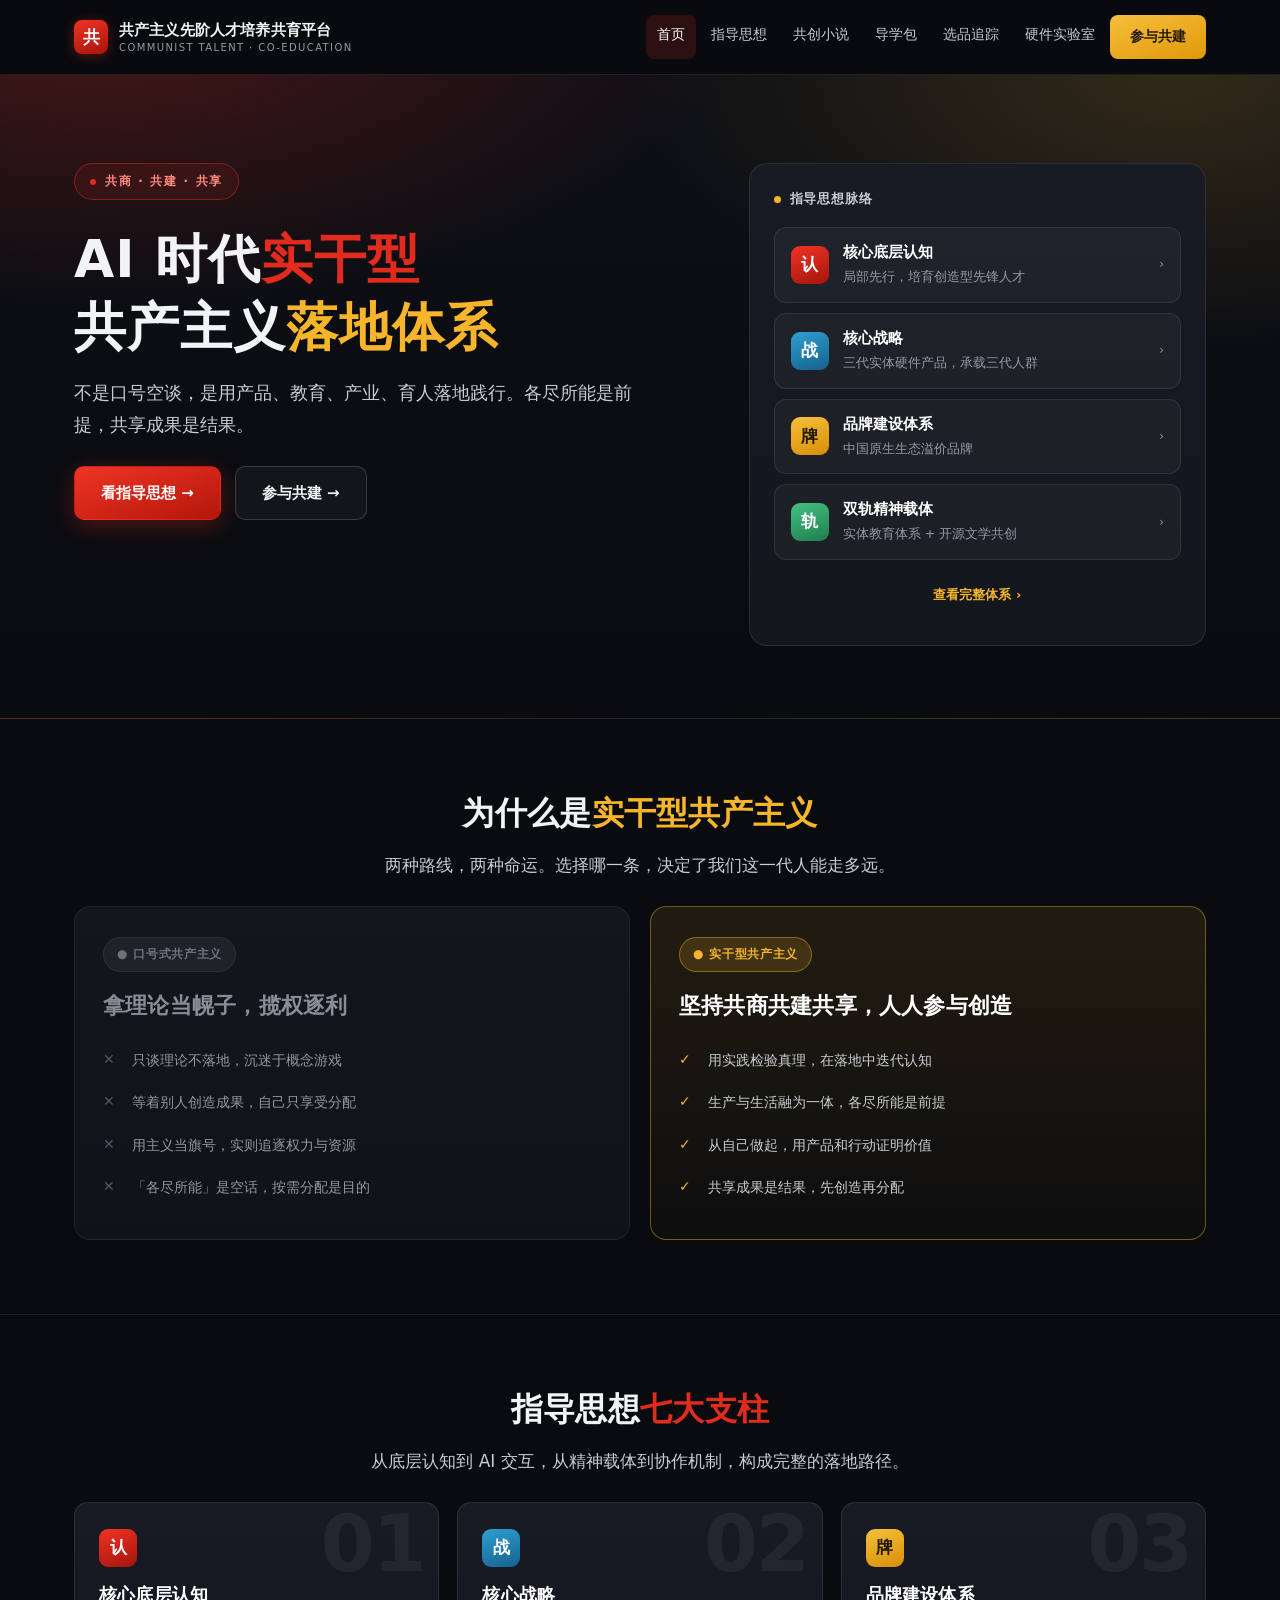
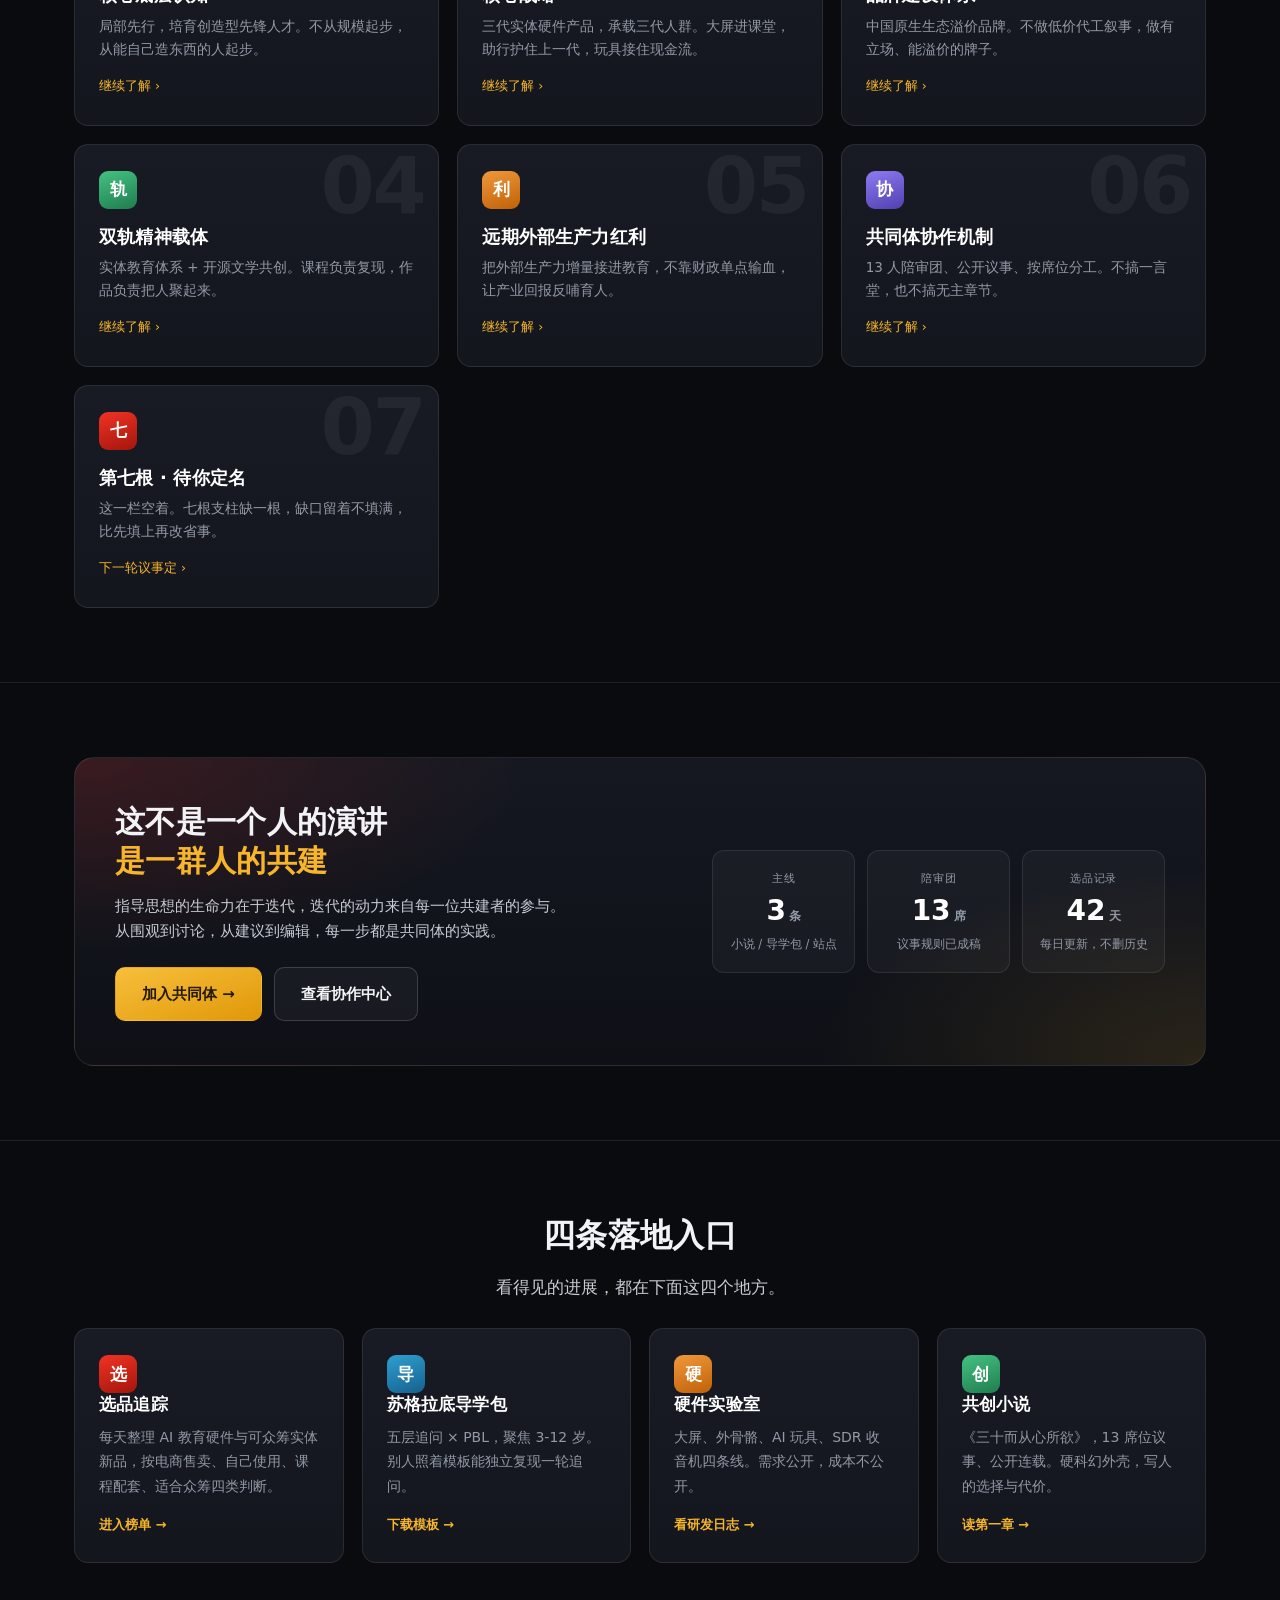
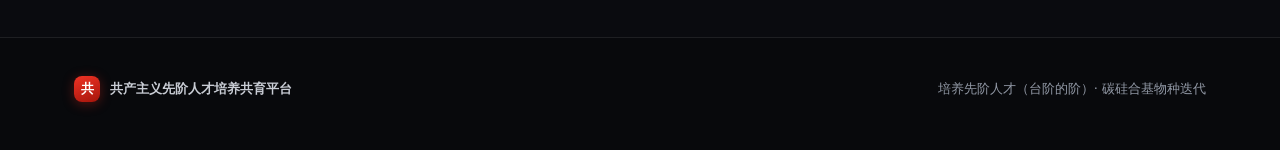
==== commit c8154b53: "改名与导航口径：品牌改为共产主义先阶人才培养共育平台；思想体系改称指导思想；导航按思想性排序（指导思想-共创小说-导学包-选品追踪-硬件实验室）" ====
--- a/index.html
+++ b/index.html
@@ -3,8 +3,8 @@
 <head>
 <meta charset="utf-8">
 <meta name="viewport" content="width=device-width, initial-scale=1">
-<title>实干型共产主义 · 共建平台｜培养先阶人才</title>
-<meta name="description" content="不是口号，是产品、教育、产业、育人的落地实践。AI 时代实干型共产主义落地体系：三条主线、七大支柱、共同体协作。">
+<title>共产主义先阶人才培养共育平台｜培养先阶人才</title>
+<meta name="description" content="不是口号，是产品、教育、产业、育人的落地实践。共产主义先阶人才培养共育平台：以产品、教育、产业、育人四条路径落地，三条主线并行，13 席陪审团共创。">
 <link rel="stylesheet" href="/assets/style.css">
 </head>
 <body>
@@ -13,15 +13,15 @@
   <div class="topbar-inner">
     <a class="brand" href="/">
       <span class="brand-mark">共</span>
-      <span class="brand-name">实干型共产主义 · 共建平台<small>SHIGAN COMMUNISM · CO-BUILD</small></span>
+      <span class="brand-name">共产主义先阶人才培养共育平台<small>COMMUNIST TALENT · CO-EDUCATION</small></span>
     </a>
     <nav class="nav">
       <a href="/" class="on">首页</a>
-      <a href="#thoughts">思想体系</a>
+      <a href="#thoughts">指导思想</a>
+      <a href="/novel/">共创小说</a>
+      <a href="/socratic-pbl/">导学包</a>
       <a href="/product-tracking/">选品追踪</a>
-      <a href="/socratic-pbl/">导学包</a>
       <a href="/hardware-lab/">硬件实验室</a>
-      <a href="/novel/">共创小说</a>
       <a class="nav-cta" href="#community">参与共建</a>
     </nav>
   </div>
@@ -37,13 +37,13 @@
         <h1>AI 时代<span class="red">实干型</span><br>共产主义<span class="gold">落地体系</span></h1>
         <p class="lede">不是口号空谈，是用产品、教育、产业、育人落地践行。各尽所能是前提，共享成果是结果。</p>
         <div class="hero-actions">
-          <a class="btn btn-red" href="#pillars">探索思想体系 →</a>
+          <a class="btn btn-red" href="#pillars">看指导思想 →</a>
           <a class="btn btn-ghost" href="#community">参与共建 →</a>
         </div>
       </div>
 
       <div class="panel">
-        <p class="panel-title">思想体系脉络</p>
+        <p class="panel-title">指导思想脉络</p>
         <a class="vec" href="#pillars">
           <span class="vec-char c-red">认</span>
           <span class="vec-body"><b>核心底层认知</b><span>局部先行，培育创造型先锋人才</span></span>
@@ -106,7 +106,7 @@
 <section id="pillars">
   <div class="wrap">
     <div class="center">
-      <h2>思想体系<span class="red">七大支柱</span></h2>
+      <h2>指导思想<span class="red">七大支柱</span></h2>
       <p class="lede">从底层认知到 AI 交互，从精神载体到协作机制，构成完整的落地路径。</p>
     </div>
 
@@ -171,7 +171,7 @@
     <div class="band">
       <div>
         <h2>这不是一个人的演讲<br><span class="gold">是一群人的共建</span></h2>
-        <p>思想体系的生命力在于迭代，迭代的动力来自每一位共建者的参与。从围观到讨论，从建议到编辑，每一步都是共同体的实践。</p>
+        <p>指导思想的生命力在于迭代，迭代的动力来自每一位共建者的参与。从围观到讨论，从建议到编辑，每一步都是共同体的实践。</p>
         <div class="band-actions">
           <a class="btn btn-gold" href="/product-tracking/">加入共同体 →</a>
           <a class="btn btn-ghost" href="#thoughts">查看协作中心</a>
@@ -239,7 +239,7 @@
 
 <footer>
   <div class="wrap">
-    <span class="foot-brand"><span class="brand-mark" style="width:26px;height:26px;font-size:13px;line-height:26px;">共</span>实干型共产主义 · 共建平台</span>
+    <span class="foot-brand"><span class="brand-mark" style="width:26px;height:26px;font-size:13px;line-height:26px;">共</span>共产主义先阶人才培养共育平台</span>
     <span>培养先阶人才（台阶的阶）· 碳硅合基物种迭代 </span>
   </div>
 </footer>
--- a/assets/style.css
+++ b/assets/style.css
@@ -39,7 +39,7 @@
   max-width:var(--max);margin:0 auto;padding:0 24px;
   display:flex;align-items:center;gap:28px;height:74px;flex-wrap:wrap;
 }
-.brand{display:flex;align-items:center;gap:11px;color:var(--text);}
+.brand{display:flex;align-items:center;gap:11px;color:var(--text);white-space:nowrap;}
 .brand:hover{color:var(--text);}
 .brand-mark{
   width:34px;height:34px;border-radius:8px;
@@ -47,11 +47,11 @@
   color:#fff;font-weight:800;font-size:17px;line-height:34px;text-align:center;
   box-shadow:0 2px 12px rgba(224,43,29,.35);
 }
-.brand-name{font-weight:800;font-size:16px;letter-spacing:.04em;line-height:1.2;}
+.brand-name{font-weight:800;font-size:15px;letter-spacing:.01em;line-height:1.2;}
 .brand-name small{display:block;font-weight:400;font-size:10px;letter-spacing:.14em;color:var(--muted);margin-top:3px;}
-.nav{display:flex;gap:6px;flex-wrap:wrap;margin-left:auto;font-size:14px;}
+.nav{display:flex;gap:4px;flex-wrap:wrap;margin-left:auto;font-size:13.5px;}
 .nav a{
-  color:var(--text-2);padding:8px 13px;border-radius:8px;
+  color:var(--text-2);padding:8px 11px;border-radius:8px;
   transition:color .15s,background .15s;
 }
 .nav a:hover{color:#fff;background:rgba(255,255,255,.06);}
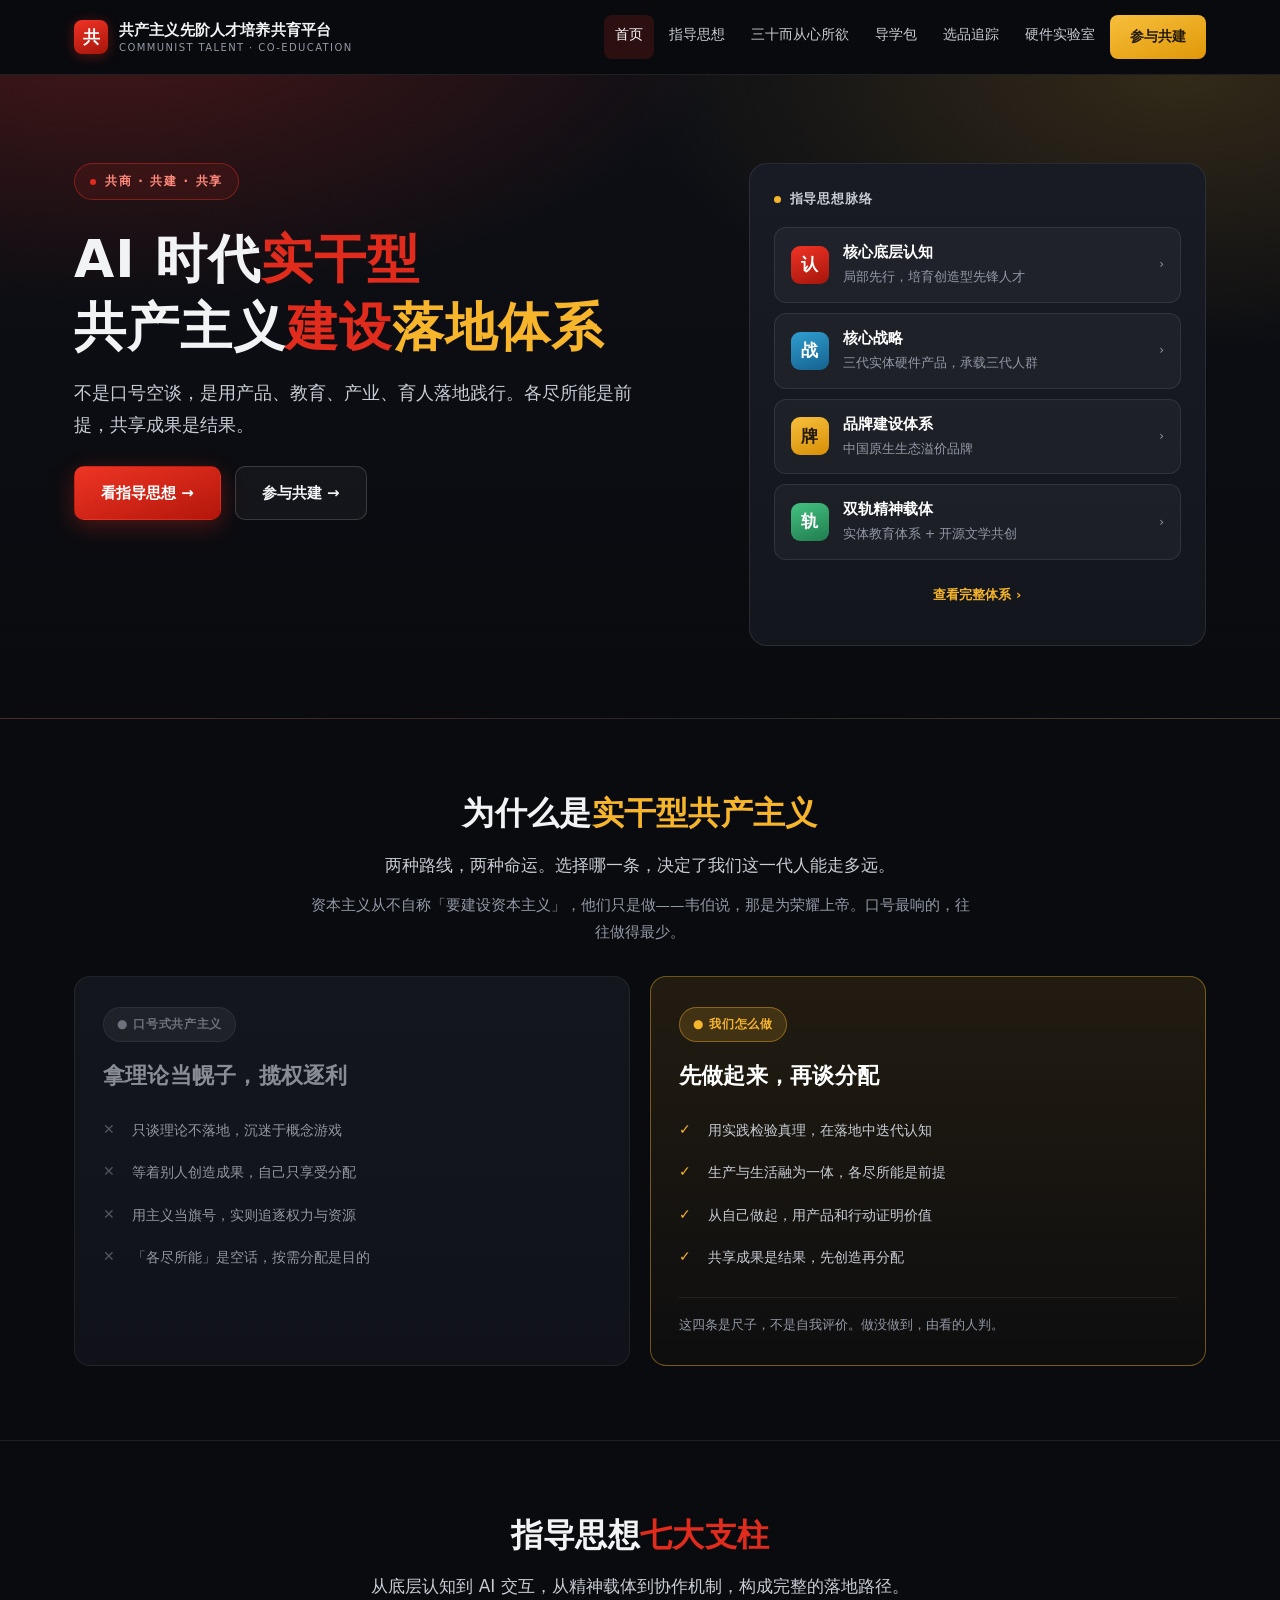
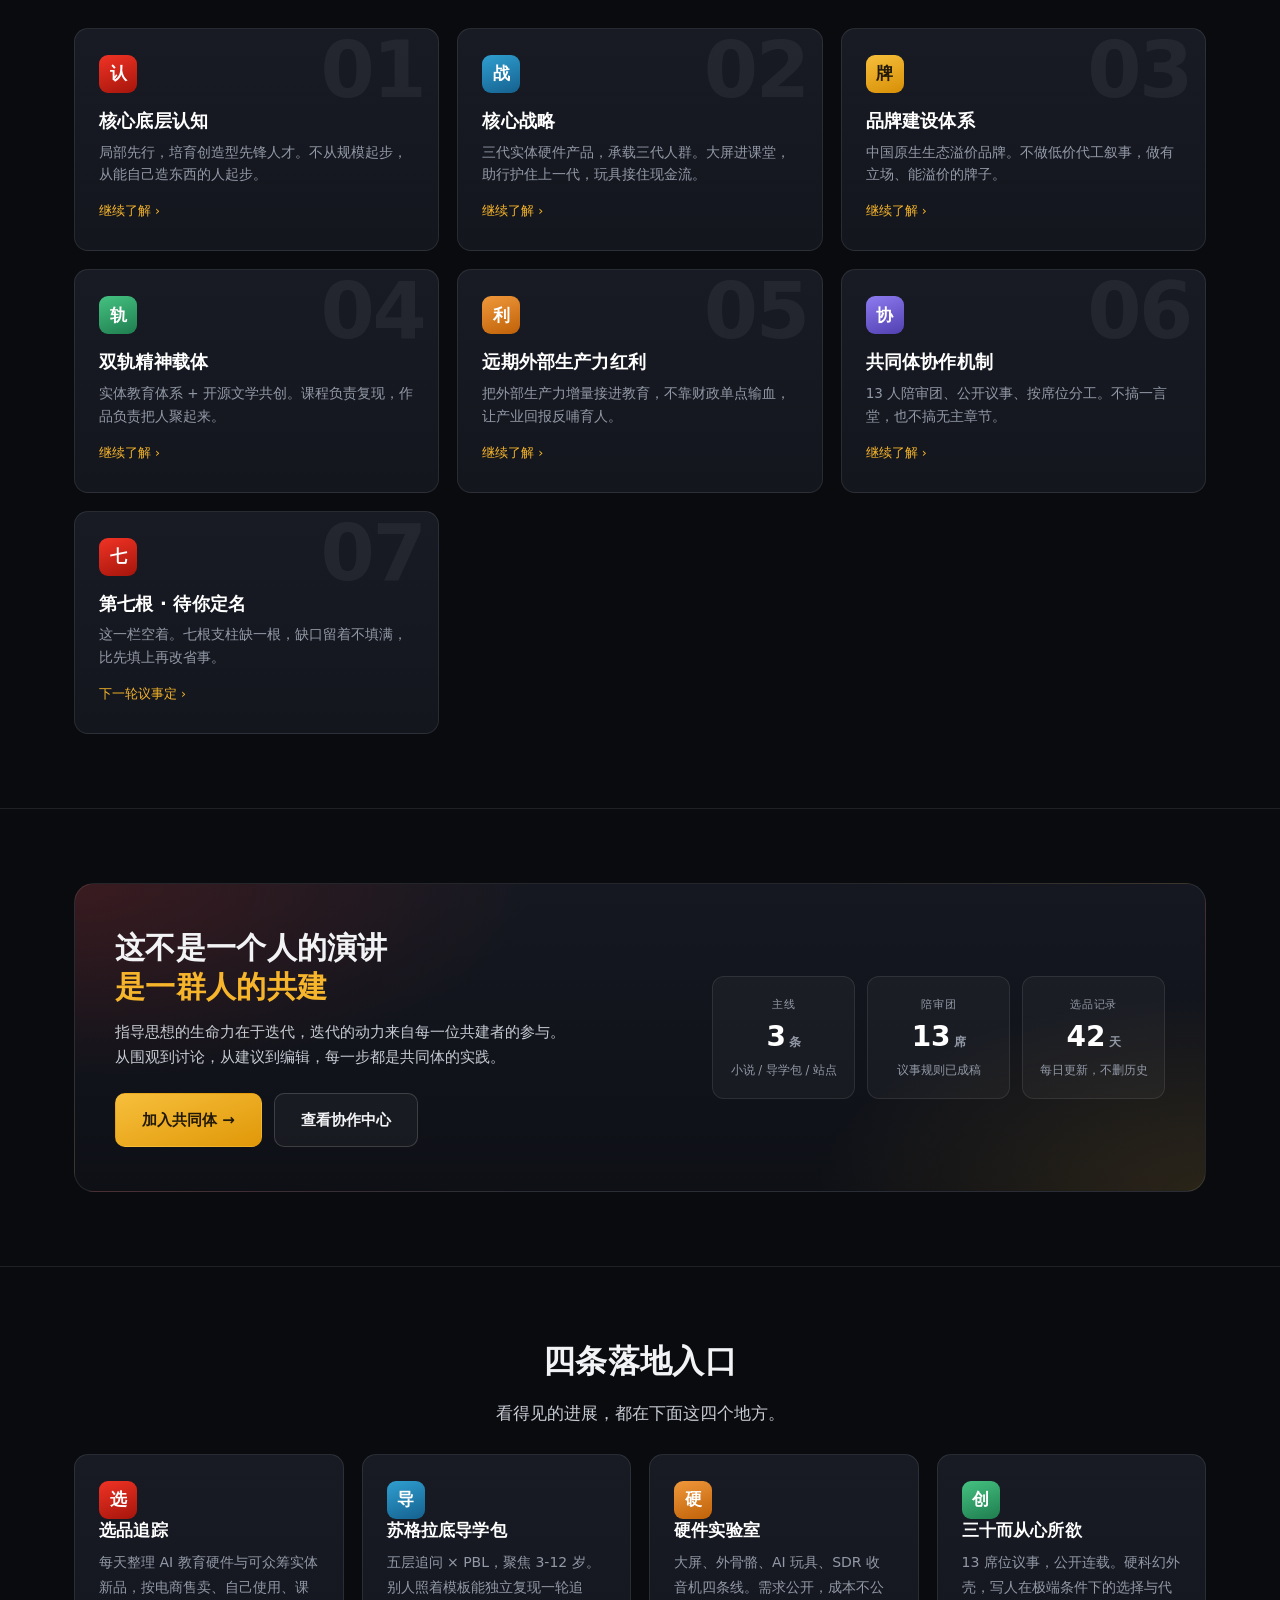
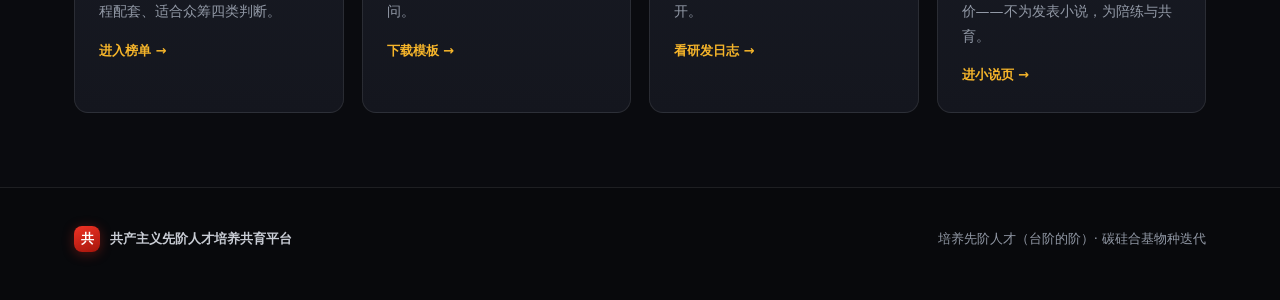
==== commit 1dc8e445: "首页大标题补建设二字；对照区改为不自评、只列标准，增韦伯一句；导航与入口改用小说名" ====
--- a/index.html
+++ b/index.html
@@ -18,7 +18,7 @@
     <nav class="nav">
       <a href="/" class="on">首页</a>
       <a href="#thoughts">指导思想</a>
-      <a href="/novel/">共创小说</a>
+      <a href="/novel/">三十而从心所欲</a>
       <a href="/socratic-pbl/">导学包</a>
       <a href="/product-tracking/">选品追踪</a>
       <a href="/hardware-lab/">硬件实验室</a>
@@ -34,7 +34,7 @@
     <div class="hero-grid">
       <div>
         <span class="hero-badge">共商 · 共建 · 共享</span>
-        <h1>AI 时代<span class="red">实干型</span><br>共产主义<span class="gold">落地体系</span></h1>
+        <h1>AI 时代<span class="red">实干型</span><br>共产主义<span class="red">建设</span><span class="gold">落地体系</span></h1>
         <p class="lede">不是口号空谈，是用产品、教育、产业、育人落地践行。各尽所能是前提，共享成果是结果。</p>
         <div class="hero-actions">
           <a class="btn btn-red" href="#pillars">看指导思想 →</a>
@@ -75,6 +75,7 @@
     <div class="center">
       <h2>为什么是<span class="gold">实干型共产主义</span></h2>
       <p class="lede">两种路线，两种命运。选择哪一条，决定了我们这一代人能走多远。</p>
+      <p class="aside">资本主义从不自称「要建设资本主义」，他们只是做——韦伯说，那是为荣耀上帝。口号最响的，往往做得最少。</p>
     </div>
     <div class="vs">
       <div class="vs-col bad">
@@ -88,14 +89,15 @@
         </ul>
       </div>
       <div class="vs-col good">
-        <span class="vs-tag good">● 实干型共产主义</span>
-        <h3>坚持共商共建共享，人人参与创造</h3>
+        <span class="vs-tag good">● 我们怎么做</span>
+        <h3>先做起来，再谈分配</h3>
         <ul class="vs-list">
           <li><span class="mk mk-v">✓</span><span>用实践检验真理，在落地中迭代认知</span></li>
           <li><span class="mk mk-v">✓</span><span>生产与生活融为一体，各尽所能是前提</span></li>
           <li><span class="mk mk-v">✓</span><span>从自己做起，用产品和行动证明价值</span></li>
           <li><span class="mk mk-v">✓</span><span>共享成果是结果，先创造再分配</span></li>
         </ul>
+        <p class="vs-note">这四条是尺子，不是自我评价。做没做到，由看的人判。</p>
       </div>
     </div>
   </div>
@@ -227,9 +229,9 @@
       </a>
       <a class="card" href="/novel/">
         <span class="vec-char c-green">创</span>
-        <h3>共创小说</h3>
-        <p>《三十而从心所欲》，13 席位议事、公开连载。硬科幻外壳，写人的选择与代价。</p>
-        <span class="go">读第一章 →</span>
+        <h3>三十而从心所欲</h3>
+        <p>13 席位议事，公开连载。硬科幻外壳，写人在极端条件下的选择与代价——不为发表小说，为陪练与共育。</p>
+        <span class="go">进小说页 →</span>
       </a>
     </div>
   </div>
--- a/assets/style.css
+++ b/assets/style.css
@@ -89,6 +89,7 @@
 .lede{font-size:17px;color:var(--text-2);margin:0 0 26px;max-width:700px;}
 .center{text-align:center;}
 .center .lede{margin-left:auto;margin-right:auto;}
+.aside{font-size:14.5px;color:var(--muted);max-width:660px;margin:-14px auto 30px;line-height:1.85;}
 .red{color:var(--red);}
 .gold{color:var(--gold);}
 
@@ -194,6 +195,7 @@
 .vs-list .mk{flex:0 0 18px;font-size:14px;line-height:1.6;}
 .mk-x{color:#6b7280;}
 .mk-v{color:var(--gold);}
+.vs-note{font-size:12.5px;color:var(--muted);margin:18px 0 0;padding-top:16px;border-top:1px solid rgba(255,255,255,.08);line-height:1.7;}
 
 /* ---------- 七大支柱 ---------- */
 .pillars{display:grid;grid-template-columns:repeat(auto-fit,minmax(280px,1fr));gap:18px;counter-reset:p 0;}
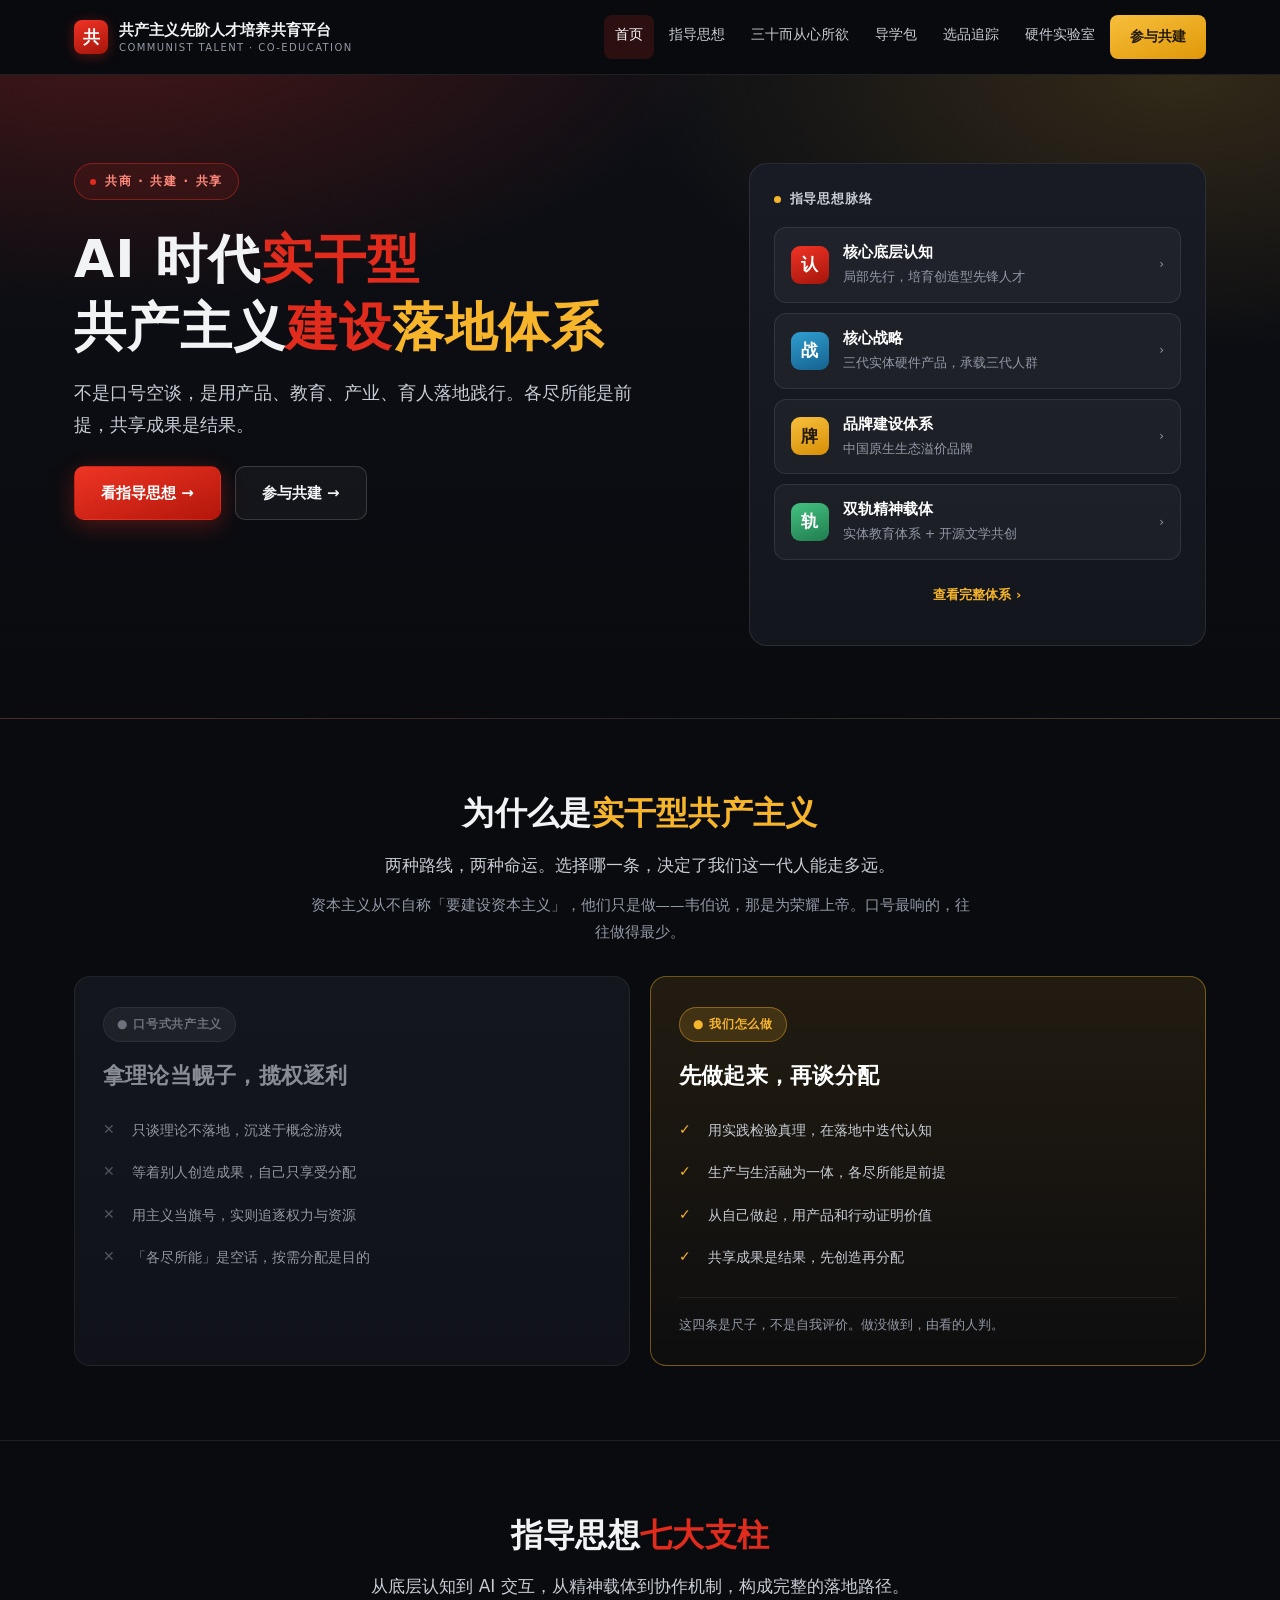
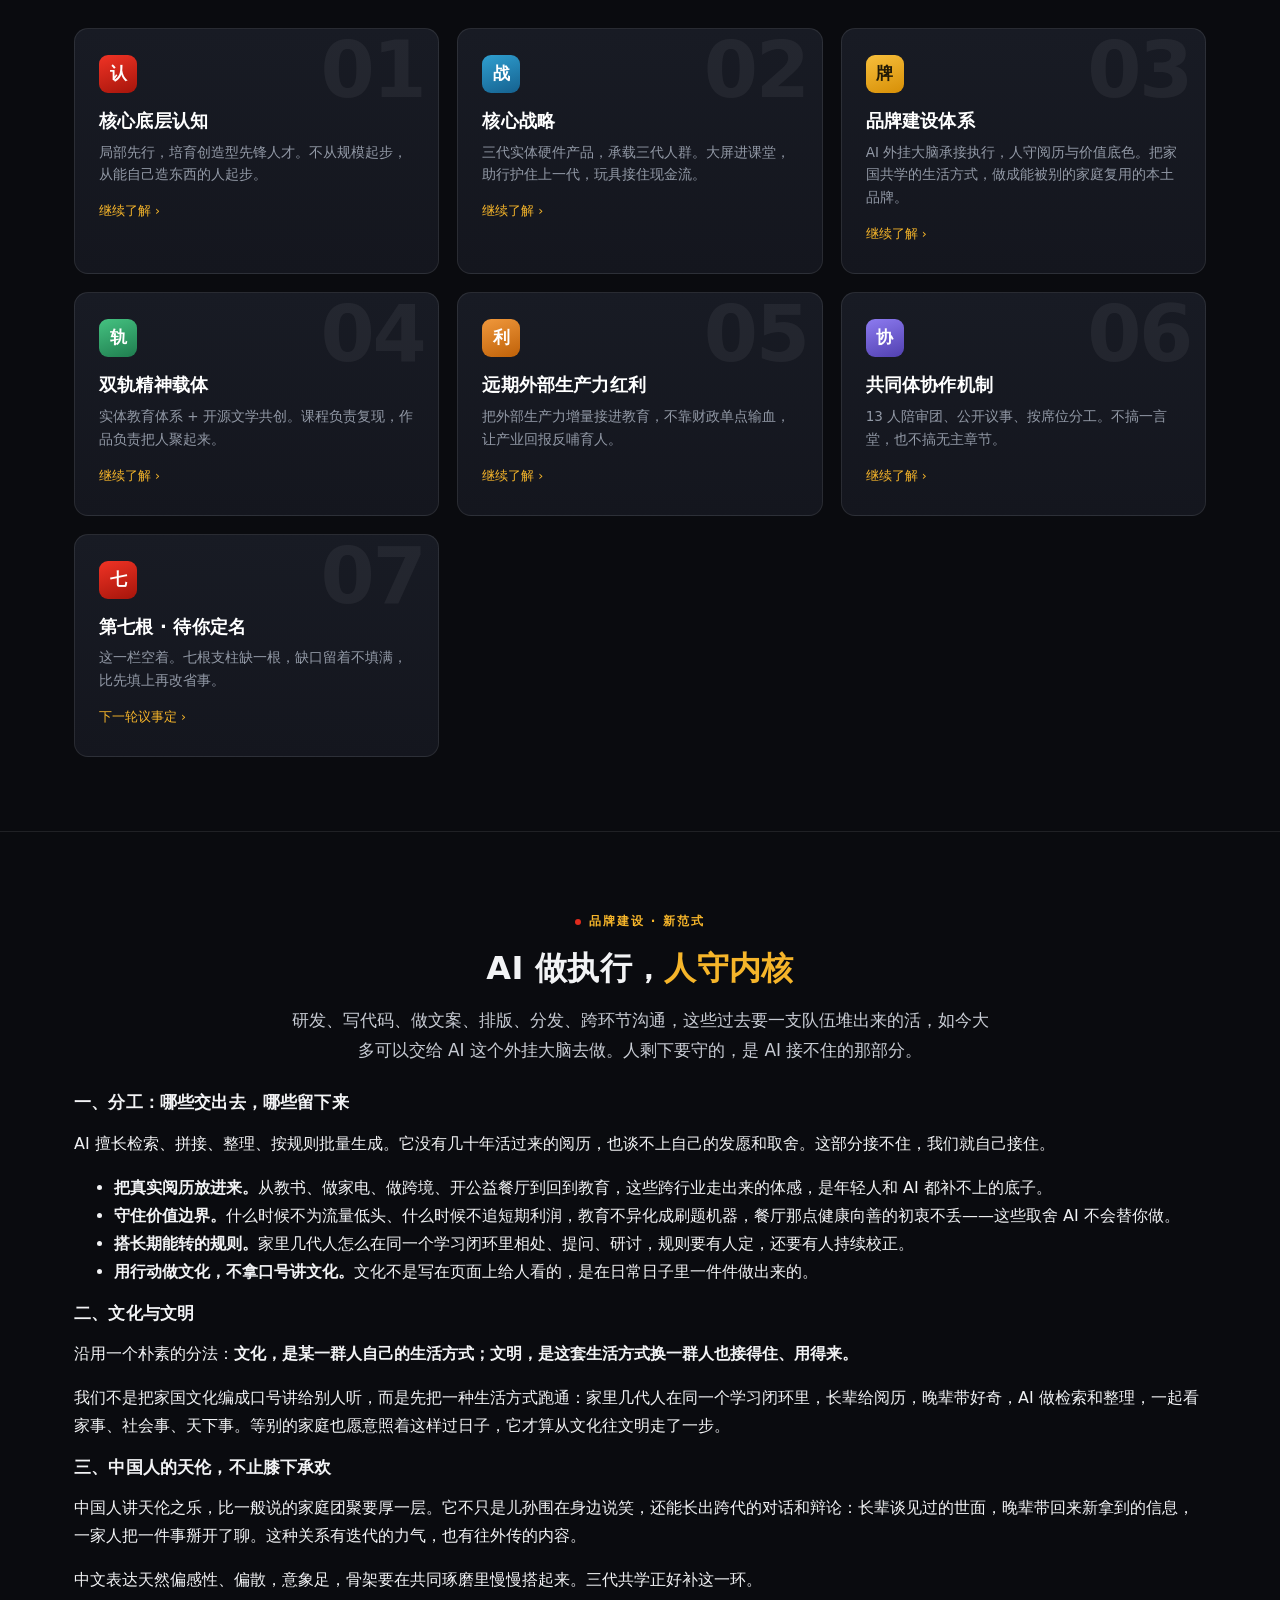
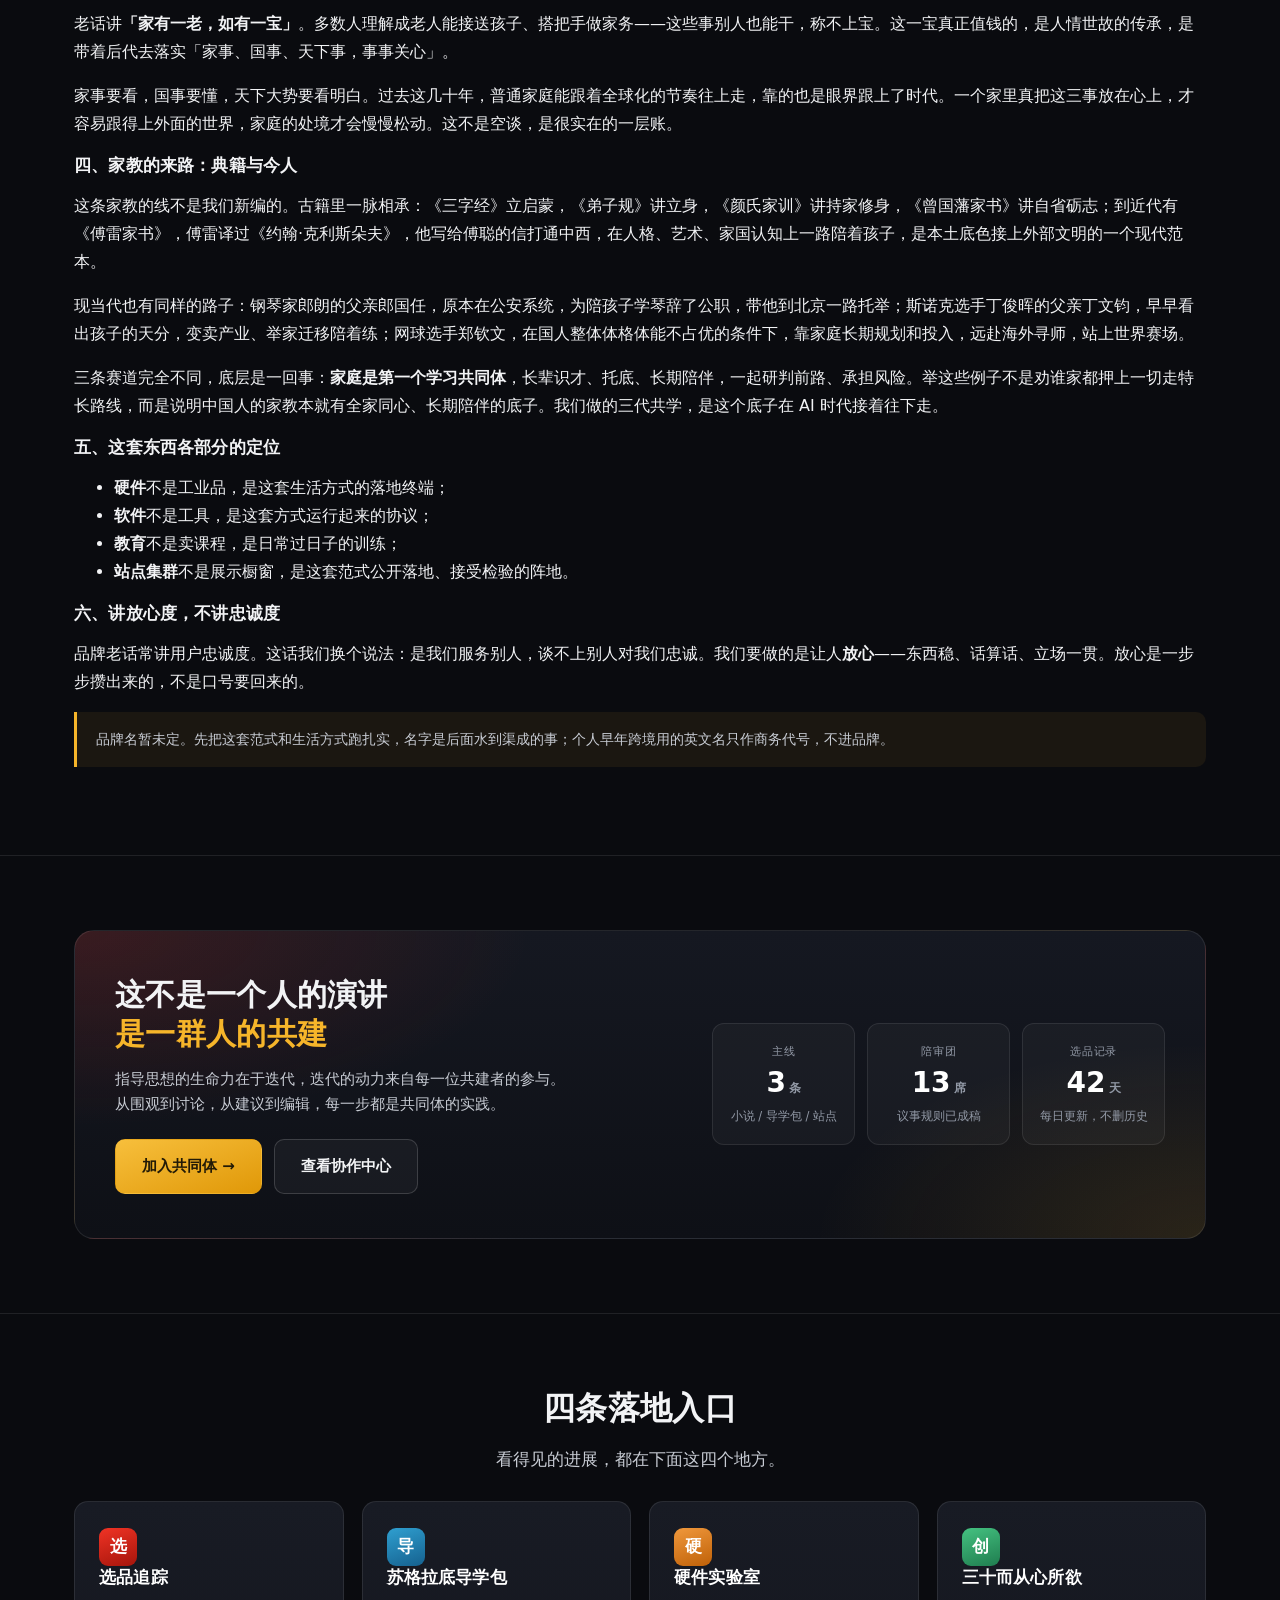
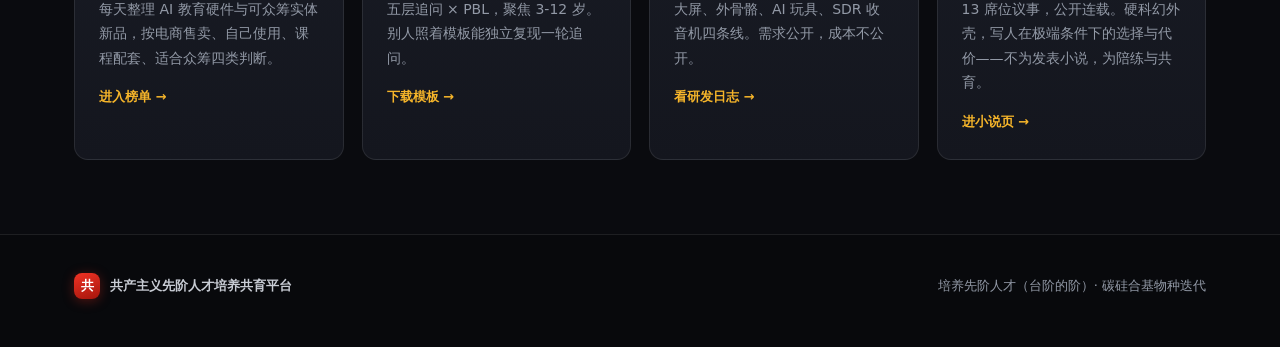
==== commit 3222ec7d: "Add brand-paradigm guidance section; embed brand intro in hardware-lab" ====
--- a/index.html
+++ b/index.html
@@ -131,8 +131,8 @@
         <span class="num">03</span>
         <span class="vec-char c-gold">牌</span>
         <h3>品牌建设体系</h3>
-        <p>中国原生生态溢价品牌。不做低价代工叙事，做有立场、能溢价的牌子。</p>
-        <a class="more" href="#community">继续了解 ›</a>
+        <p>AI 外挂大脑承接执行，人守阅历与价值底色。把家国共学的生活方式，做成能被别的家庭复用的本土品牌。</p>
+        <a class="more" href="#brand-paradigm">继续了解 ›</a>
       </div>
       <div class="pillar">
         <span class="num">04</span>
@@ -162,6 +162,59 @@
         <p>这一栏空着。七根支柱缺一根，缺口留着不填满，比先填上再改省事。</p>
         <a class="more" href="#community">下一轮议事定 ›</a>
       </div>
+    </div>
+  </div>
+</section>
+
+<hr class="rule">
+
+<section id="brand-paradigm">
+  <div class="wrap">
+    <div class="center">
+      <p class="eyebrow">品牌建设 · 新范式</p>
+      <h2>AI 做执行，<span class="gold">人守内核</span></h2>
+      <p class="lede">研发、写代码、做文案、排版、分发、跨环节沟通，这些过去要一支队伍堆出来的活，如今大多可以交给 AI 这个外挂大脑去做。人剩下要守的，是 AI 接不住的那部分。</p>
+    </div>
+
+    <div class="prose">
+
+      <h3>一、分工：哪些交出去，哪些留下来</h3>
+      <p>AI 擅长检索、拼接、整理、按规则批量生成。它没有几十年活过来的阅历，也谈不上自己的发愿和取舍。这部分接不住，我们就自己接住。</p>
+      <ul>
+        <li><b>把真实阅历放进来。</b>从教书、做家电、做跨境、开公益餐厅到回到教育，这些跨行业走出来的体感，是年轻人和 AI 都补不上的底子。</li>
+        <li><b>守住价值边界。</b>什么时候不为流量低头、什么时候不追短期利润，教育不异化成刷题机器，餐厅那点健康向善的初衷不丢——这些取舍 AI 不会替你做。</li>
+        <li><b>搭长期能转的规则。</b>家里几代人怎么在同一个学习闭环里相处、提问、研讨，规则要有人定，还要有人持续校正。</li>
+        <li><b>用行动做文化，不拿口号讲文化。</b>文化不是写在页面上给人看的，是在日常日子里一件件做出来的。</li>
+      </ul>
+
+      <h3>二、文化与文明</h3>
+      <p>沿用一个朴素的分法：<b>文化，是某一群人自己的生活方式；文明，是这套生活方式换一群人也接得住、用得来。</b></p>
+      <p>我们不是把家国文化编成口号讲给别人听，而是先把一种生活方式跑通：家里几代人在同一个学习闭环里，长辈给阅历，晚辈带好奇，AI 做检索和整理，一起看家事、社会事、天下事。等别的家庭也愿意照着这样过日子，它才算从文化往文明走了一步。</p>
+
+      <h3>三、中国人的天伦，不止膝下承欢</h3>
+      <p>中国人讲天伦之乐，比一般说的家庭团聚要厚一层。它不只是儿孙围在身边说笑，还能长出跨代的对话和辩论：长辈谈见过的世面，晚辈带回来新拿到的信息，一家人把一件事掰开了聊。这种关系有迭代的力气，也有往外传的内容。</p>
+      <p>中文表达天然偏感性、偏散，意象足，骨架要在共同琢磨里慢慢搭起来。三代共学正好补这一环。</p>
+      <p>老话讲<b>「家有一老，如有一宝」</b>。多数人理解成老人能接送孩子、搭把手做家务——这些事别人也能干，称不上宝。这一宝真正值钱的，是人情世故的传承，是带着后代去落实「家事、国事、天下事，事事关心」。</p>
+      <p>家事要看，国事要懂，天下大势要看明白。过去这几十年，普通家庭能跟着全球化的节奏往上走，靠的也是眼界跟上了时代。一个家里真把这三事放在心上，才容易跟得上外面的世界，家庭的处境才会慢慢松动。这不是空谈，是很实在的一层账。</p>
+
+      <h3>四、家教的来路：典籍与今人</h3>
+      <p>这条家教的线不是我们新编的。古籍里一脉相承：《三字经》立启蒙，《弟子规》讲立身，《颜氏家训》讲持家修身，《曾国藩家书》讲自省砺志；到近代有《傅雷家书》，傅雷译过《约翰·克利斯朵夫》，他写给傅聪的信打通中西，在人格、艺术、家国认知上一路陪着孩子，是本土底色接上外部文明的一个现代范本。</p>
+      <p>现当代也有同样的路子：钢琴家郎朗的父亲郎国任，原本在公安系统，为陪孩子学琴辞了公职，带他到北京一路托举；斯诺克选手丁俊晖的父亲丁文钧，早早看出孩子的天分，变卖产业、举家迁移陪着练；网球选手郑钦文，在国人整体体格体能不占优的条件下，靠家庭长期规划和投入，远赴海外寻师，站上世界赛场。</p>
+      <p>三条赛道完全不同，底层是一回事：<b>家庭是第一个学习共同体</b>，长辈识才、托底、长期陪伴，一起研判前路、承担风险。举这些例子不是劝谁家都押上一切走特长路线，而是说明中国人的家教本就有全家同心、长期陪伴的底子。我们做的三代共学，是这个底子在 AI 时代接着往下走。</p>
+
+      <h3>五、这套东西各部分的定位</h3>
+      <ul>
+        <li><b>硬件</b>不是工业品，是这套生活方式的落地终端；</li>
+        <li><b>软件</b>不是工具，是这套方式运行起来的协议；</li>
+        <li><b>教育</b>不是卖课程，是日常过日子的训练；</li>
+        <li><b>站点集群</b>不是展示橱窗，是这套范式公开落地、接受检验的阵地。</li>
+      </ul>
+
+      <h3>六、讲放心度，不讲忠诚度</h3>
+      <p>品牌老话常讲用户忠诚度。这话我们换个说法：是我们服务别人，谈不上别人对我们忠诚。我们要做的是让人<b>放心</b>——东西稳、话算话、立场一贯。放心是一步步攒出来的，不是口号要回来的。</p>
+
+      <p class="note soft">品牌名暂未定。先把这套范式和生活方式跑扎实，名字是后面水到渠成的事；个人早年跨境用的英文名只作商务代号，不进品牌。</p>
+
     </div>
   </div>
 </section>
